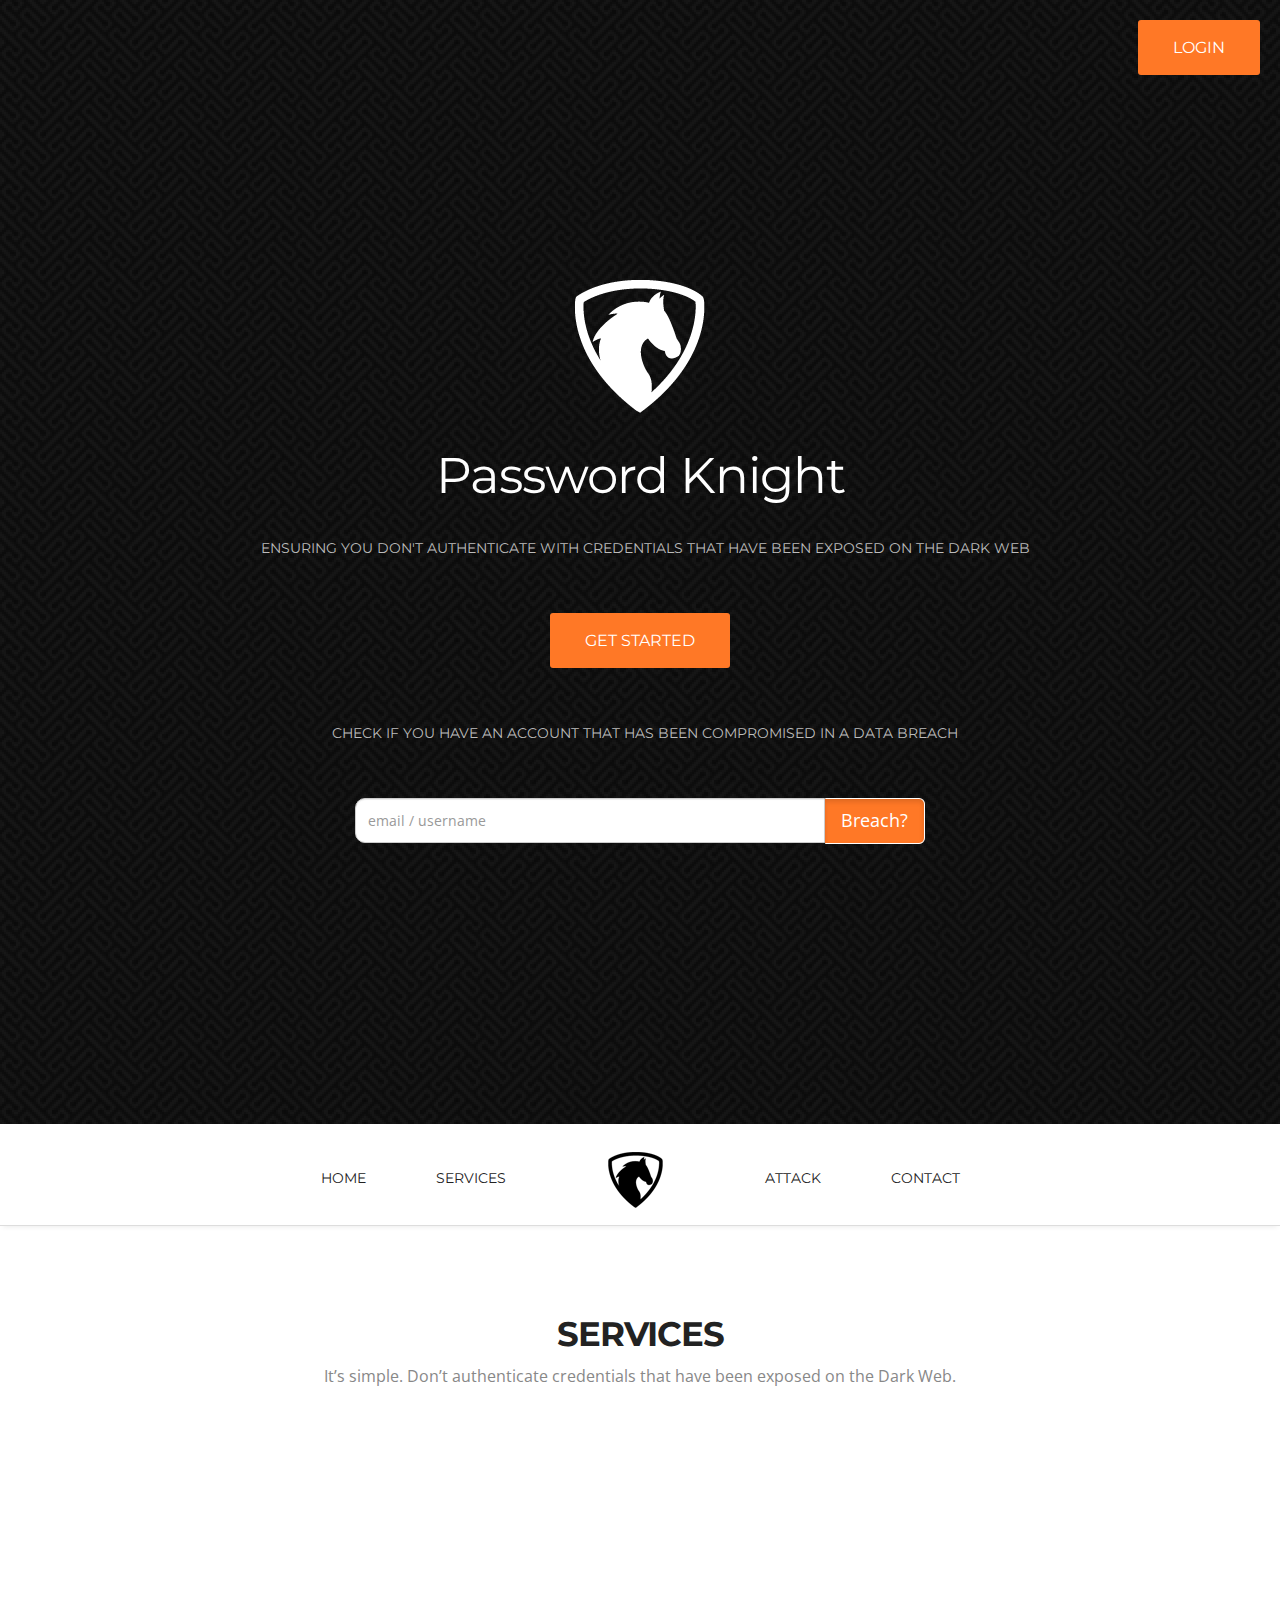
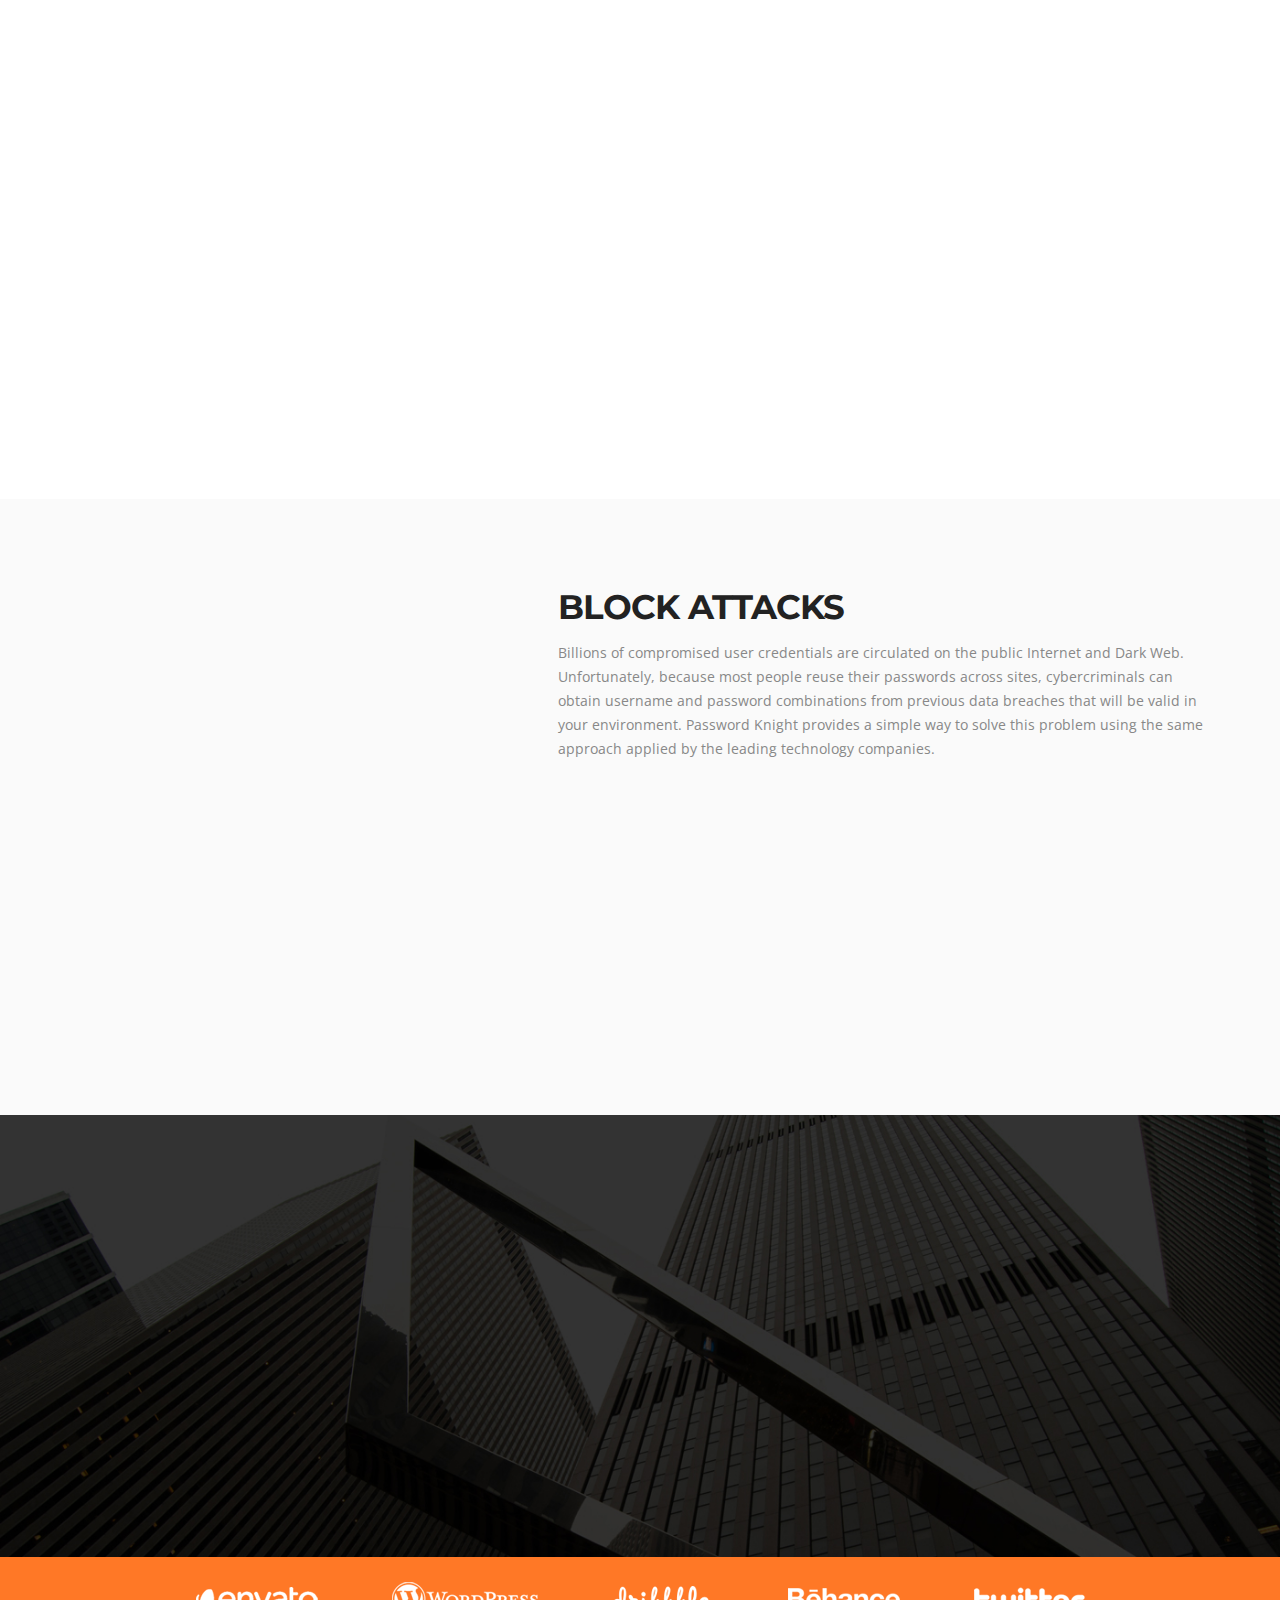
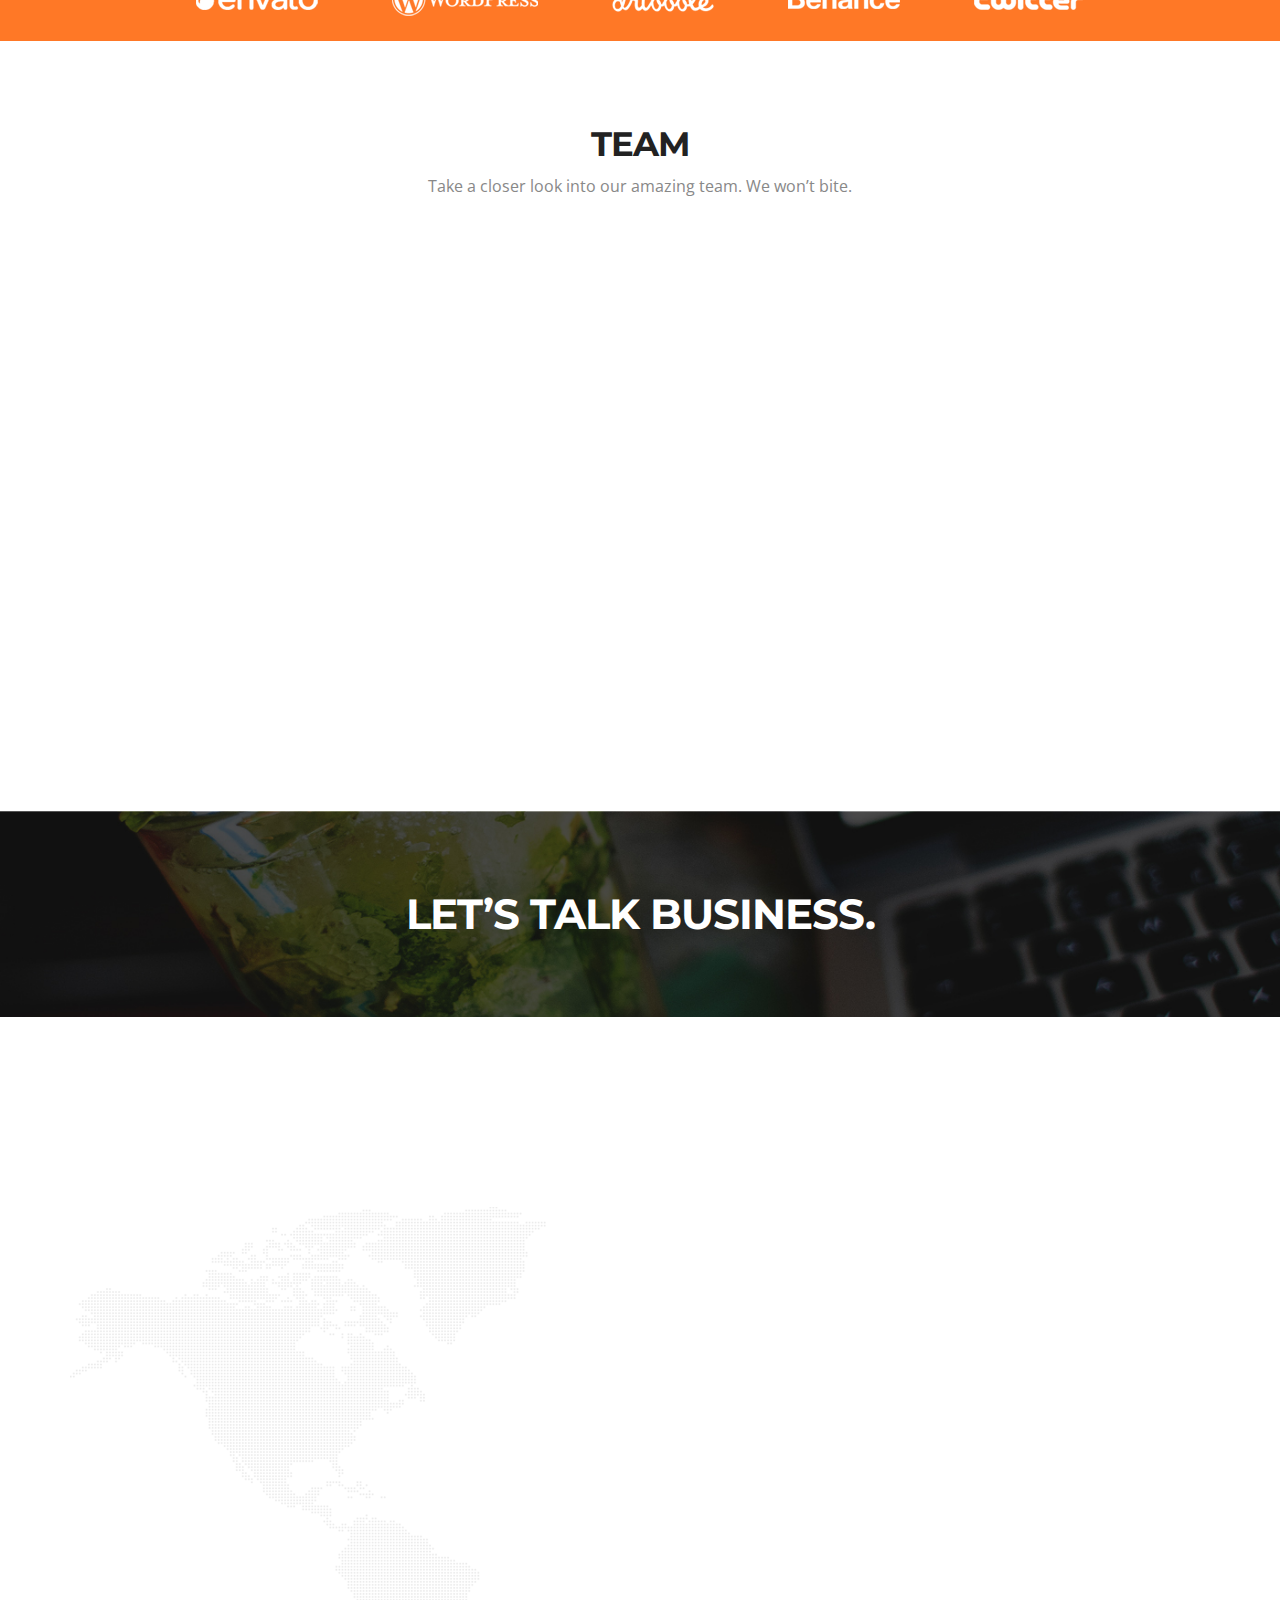
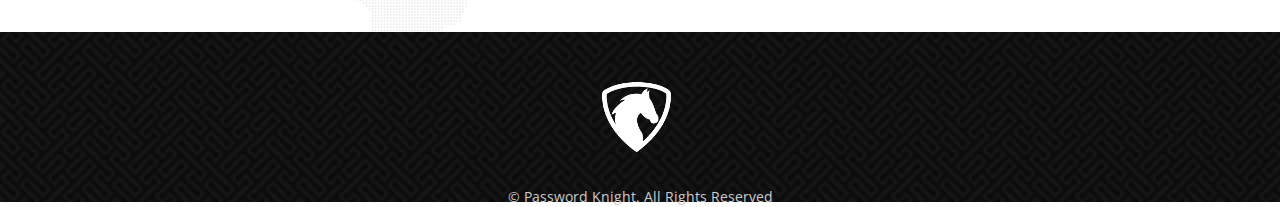
==== public_html/index.html @ ce6fa588 "first commit files" ====
<!doctype html>
<html>
	<head>
		<meta charset="utf-8">
		<meta name="viewport" content="width=device-width, maximum-scale=1">
		<title>Homepage</title>
		<link rel="icon" href="favicon.png" type="image/png">
		<link rel="shortcut icon" href="favicon.ico" type="img/x-icon">
		<link href='https://fonts.googleapis.com/css?family=Montserrat:400,700' rel='stylesheet' type='text/css'>
		<link href='https://fonts.googleapis.com/css?family=Open+Sans:400,300,800italic,700italic,600italic,400italic,300italic,800,700,600' rel='stylesheet' type='text/css'>
		<link href="css/bootstrap.css" rel="stylesheet" type="text/css">
		<link href="css/style.css" rel="stylesheet" type="text/css">
		<link href="css/font-awesome.css" rel="stylesheet" type="text/css">
		<link href="css/responsive.css" rel="stylesheet" type="text/css">
		<link href="css/animate.css" rel="stylesheet" type="text/css">
		<script type="text/javascript" src="js/jquery.1.8.3.min.js"></script>
		<script type="text/javascript" src="js/bootstrap.js"></script>
		<script type="text/javascript" src="js/jquery-scrolltofixed.js"></script>
		<script type="text/javascript" src="js/jquery.easing.1.3.js"></script>
		<script type="text/javascript" src="js/jquery.isotope.js"></script>
		<script type="text/javascript" src="js/wow.js"></script>
		<script type="text/javascript" src="js/classie.js"></script>
		<script type="text/javascript" src="js/pwnapi.js"></script>
		<script src="contactform/contactform.js"></script>
	</head>
	<body>
		<header class="header" id="header">
			<!--header-start-->
			<a href="http://35.225.234.222:8080/pwm/private/login" role="button" class="link animated fadeInUp delay-1s servicelink" style="float:right;margin-top: -260px;margin-right: 20px">Login</a>
			<div class="container">
			 <figure class="logo animated fadeInDown delay-07s">
					<a href="#"><img src="img/logo.png" alt=""></a>
				 </figure> 
				<h1 class="animated fadeInDown delay-07s">Password Knight</h1>
				<ul class="we-create animated fadeInUp delay-1s">
					<li>Ensuring you don't authenticate with credentials that have been exposed on the Dark Web</li>
				</ul>
				<a class="link animated fadeInUp delay-1s servicelink" href="#service">Get Started</a>
			</div> 
			<ul class="we-create animated fadeInUp delay-1s">
				<li>Check if you have an account that has been compromised in a data breach</li>
			</ul>
			<div id="searchContainer" class="secondaryHeader">
				<div class="container" id="searchContainer">
					<form id="searchForm" method="post" novalidate="novalidate">
						<div class="input-group">
							<input autocapitalize="off" autocorrect="off" class="form-control" data-val="true" data-val-maxlength="The field Account must be a string or array type with a maximum length of &#39;255&#39;." data-val-maxlength-max="255" data-val-minlength="The field Account must be a string or array type with a minimum length of &#39;3&#39;." data-val-minlength-min="3" id="Account" maxlength="255" name="Account" placeholder="email / username" spellcheck="false" type="email" value="" />
							<span class="input-group-btn">
								<center>
									<a href="javascript:void(0)" class="btn btn-primary btn-lg active" role="button" id="searchPwnage">Breach?</a>
								</center>
							</span>
						</div>
						<div class="progress progress-striped active" style="display:none;" id="loading">
							<div class="progress-bar" role="progressbar" aria-valuenow="100" aria-valuemin="0" aria-valuemax="100" style="width: 100%">
							</div>
						</div>
					</form>
				</div>
			</div>
			<div id="invalidAccount" class="pwnedSearchResult panel-collapse  collapse ">
				<div class="container">
					<div class="row pwnResultBanner">
						<h2 class="text-danger">Oh No!! &mdash; You're credentials have been compromised!</h2>
					</div>
				</div>
				<div class="container">
					<div class="row">
						<div class="col-12 col-sm-12 col-md-12 col-lg-12 col-xl-12">
							<h3 class="text-white text-left" id="disclaimerHeading">Breaches you were compromised in</h3>
							<p class="text-left text-white" id="disclaimerContent">A "breach" is an incident where a site's data has been illegally accessed by hackers and then realased publicly. Review the types of data that were compromised (email address, passwords, credit cards etc.) and take appropriate action, such as changing passwords.</p>
						</div>
					</div>
					<div id="pwnedContent" class="container"></div>
				</div>
			</div>
			<div id="noPwnage" class="pwnedSearchResult panel-collapse  collapse">
				<div class="container">
					<div class="row pwnResultBanner">
						<div class="pwnTitle">
							<h2 style="color: red;">Good news &mdash; no compromise found!</h2>
						</div>
					</div>
				</div>
			</div>
		</header>
		<!--header-end-->
		<nav class="main-nav-outer" id="test">
		<!--main-nav-start-->
			<div class="container">
				<ul class="main-nav">
					<li><a href="#header">Home</a></li>
					<li><a href="#service">Services</a></li>
					<!-- <li><a href="#Portfolio">Portfolio</a></li> -->
					<li class="small-logo"><a href="#header"><img src="img/small-logo.png" alt=""></a></li>
					<li><a href="#attack">Attack</a></li>
					<!-- <li><a href="#team">Team</a></li> -->
					<li><a href="#contact">Contact</a></li>
				</ul>
				<a class="res-nav_click" href="#"><i class="fa-bars"></i></a>
			</div>
		</nav>
		<!--main-nav-end-->
		<section class="main-section" id="service">
			<!--main-section-start-->
			<div class="container">
				<h2>Services</h2>
				<h6>It’s simple. Don’t authenticate credentials that have been exposed on the Dark Web. </h6>	
				<div class="row">
					<div class="col-lg-4 col-sm-6 wow fadeInLeft delay-05s">
						<div class="service-list">
							<div class="service-list-col1">
								<i class="fa-paw"></i>
							</div>
							<div class="service-list-col2">
								<h3>username &amp; password combo</h3>
								<p>Password Knight helps you prevent attacks from compromised credentials in real time by checking each login against billions of previously exposed username and password combinations that would otherwise be valid in your environment.</p>
							</div>
						</div>
						<div class="service-list">
							<div class="service-list-col1">
								<i class="fa-gear"></i>
							</div>
							<div class="service-list-col2">
								<h3>Active Directory Plug-in</h3>
								<p>Integrate with your Directory Services. Cybercriminals rely on the fact that most people reuse the same login credentials on multiple sites. Block them from using stolen credentials for account takeover attacks and credential stuffing.</p>
							</div>
						</div>
						<div class="service-list">
							<div class="service-list-col1">
								<i class="fa-apple"></i>
							</div>
							<!-- <div class="service-list-col2">
								<h3>mobile & web</h3>
								<p>Integration with Web services. Password Knight checks every login to identify and block access using known compromised credentials, an approach previously prohibitive to all but the largest organizations.</p>
							</div> -->
						</div>
						<div class="service-list">
							<div class="service-list-col1">
								<i class="fa-medkit"></i>
							</div>
							<div class="service-list-col2">
								<h3>24/7 Support</h3>
								<p>Best in class support</p>
							</div>
						</div>
					</div>
					<figure class="col-lg-8 col-sm-6  text-right wow fadeInUp delay-02s">
						<img src="img/imacCOPY.png" alt="">
					</figure>
				</div>
			</div>
		</section>
		<!--main-section-end-->
		<section class="main-section alabaster" id="attack">
			<!--main-section alabaster-start-->
			<div class="container">
				<div class="row">
					<figure class="col-lg-5 col-sm-4 wow fadeInLeft">
						<img src="img/iphone.png" alt="">
					</figure>
					<div class="col-lg-7 col-sm-8 featured-work">
						<h2>Block Attacks</h2>
						<P class="padding-b">Billions of compromised user credentials are circulated on the public Internet and Dark Web. Unfortunately, because most people reuse their passwords across sites, cybercriminals can obtain username and password combinations from previous data breaches that will be valid in your environment. Password Knight provides a simple way to solve this problem using the same approach applied by the leading technology companies.</P>
						<div class="featured-box">
							<div class="featured-box-col1 wow fadeInRight delay-02s">
								<i class="fa-magic"></i>
							</div>
							<div class="featured-box-col2 wow fadeInRight delay-02s">
								<h3>Real Time</h3>
								<p>Automatically control logins from compromised credentials in real-time. </p>
							</div>
						</div>
						<div class="featured-box">
							<div class="featured-box-col1 wow fadeInRight delay-04s">
								<i class="fa-gift"></i>
							</div>
							<div class="featured-box-col2 wow fadeInRight delay-04s">
								<h3>Compromise Database</h3>
								<p>Check username & password combinations against our database. </p>
							</div>
						</div>
						<div class="featured-box">
							<div class="featured-box-col1 wow fadeInRight delay-06s">
								<i class="fa-dashboard"></i>
							</div>
							<div class="featured-box-col2 wow fadeInRight delay-06s">
								<h3>Secure Passwords</h3>
								<p>Redirect users to reset a secure password. </p>
							</div>
						</div>
						<a class="Learn-More" href="#">Learn More</a>
					</div>
				</div>
			</div>
		</section>
		<!-- main-section alabaster-end -->
		
		<!-- <section class="main-section paddind" id="Portfolio"> -->
			<!--main-section-start-->
			<!-- <div class="container">
				<h2>Portfolio</h2>
				<h6>Fresh portfolio of designs that will keep you wanting more.</h6>
				<div class="portfolioFilter">
					<ul class="Portfolio-nav wow fadeIn delay-02s">
						<li><a href="#" data-filter="*" class="current">All</a></li>
						<li><a href="#" data-filter=".branding">Branding</a></li>
						<li><a href="#" data-filter=".webdesign">Web design</a></li>
						<li><a href="#" data-filter=".printdesign">Print design</a></li>
						<li><a href="#" data-filter=".photography">Photography</a></li>
					</ul>
				</div>
			</div>
			<div class="portfolioContainer wow fadeInUp delay-04s">
				<div class=" Portfolio-box printdesign">
					<a href="#"><img src="img/Portfolio-pic1.jpg" alt=""></a>
					<h3>Foto Album</h3>
					<p>Print Design</p>
				</div>
				<div class="Portfolio-box webdesign">
					<a href="#"><img src="img/Portfolio-pic2.jpg" alt=""></a>
					<h3>Luca Theme</h3>
					<p>Web Design</p>
				</div>
				<div class=" Portfolio-box branding">
					<a href="#"><img src="img/Portfolio-pic3.jpg" alt=""></a>
					<h3>Uni Sans</h3>
					<p>Branding</p>
				</div>
				<div class=" Portfolio-box photography">
					<a href="#"><img src="img/Portfolio-pic4.jpg" alt=""></a>
					<h3>Vinyl Record</h3>
					<p>Photography</p>
				</div>
				<div class=" Portfolio-box branding">
					<a href="#"><img src="img/Portfolio-pic5.jpg" alt=""></a>
					<h3>Hipster</h3>
					<p>Branding</p>
				</div>
				<div class=" Portfolio-box photography">
					<a href="#"><img src="img/Portfolio-pic6.jpg" alt=""></a>
					<h3>Windmills</h3>
					<p>Photography</p>
				</div>
			</div>
		</section> -->
		<!--main-section-end-->
		<section class="main-section client-part" id="client">
			<!--main-section client-part-start-->
			<div class="container">
				<b class="quote-right wow fadeInDown delay-03"><i class="fa-quote-right"></i></b>
				<div class="row">
					<div class="col-lg-12">
						<p class="client-part-haead wow fadeInDown delay-05">It was a pleasure to work with the guys at Password Knight.</p>
					</div>
				</div>
				<ul class="client wow fadeIn delay-05s">
					<li><a href="#">
	            	<img src="img/client-pic1.jpg" alt="">
	                <h3>Erik Akopiantz</h3>
	                <span>Thoma Bravo</span>
	            </a></li>
				</ul>
			</div>
		</section>
		<!--main-section client-part-end-->
		<div class="c-logo-part">
			<!--c-logo-part-start-->
			<div class="container">
				<ul>
					<li><a href="#"><img src="img/c-liogo1.png" alt=""></a></li>
					<li><a href="#"><img src="img/c-liogo2.png" alt=""></a></li>
					<li><a href="#"><img src="img/c-liogo3.png" alt=""></a></li>
					<li><a href="#"><img src="img/c-liogo4.png" alt=""></a></li>
					<li><a href="#"><img src="img/c-liogo5.png" alt=""></a></li>
				</ul>
			</div>
		</div>
		<!--c-logo-part-end-->
		<section class="main-section team" id="team">
			<!--main-section team-start-->
			<div class="container">
				<h2>team</h2>
				<h6>Take a closer look into our amazing team. We won’t bite.</h6>
				<div class="team-leader-block clearfix">
					<div class="team-leader-box">
						<div class="team-leader wow fadeInDown delay-03s">
							<div class="team-leader-shadow"><a href="#"></a></div>
							<img src="img/team-leader-pic1.jpg" alt="">
							<ul>
								<li><a href="#" class="fa-twitter"></a></li>
								<li><a href="#" class="fa-facebook"></a></li>
								<li><a href="#" class="fa-pinterest"></a></li>
								<li><a href="#" class="fa-google-plus"></a></li>
							</ul>
						</div>
						<h3 class="wow fadeInDown delay-03s">Walter White</h3>
						<span class="wow fadeInDown delay-03s">Software Developer</span>
						<p class="wow fadeInDown delay-03s"><!-- Lorem ipsum dolor sit amet, consectetur adipiscing elit. Proin consequat sollicitudin cursus. Dolor sit amet, consectetur adipiscing elit proin consequat. --></p>
					</div>
					<div class="team-leader-box">
						<div class="team-leader  wow fadeInDown delay-06s">
							<div class="team-leader-shadow"><a href="#"></a></div>
							<img src="img/team-leader-pic2.jpg" alt="">
							<ul>
								<li><a href="#" class="fa-twitter"></a></li>
								<li><a href="#" class="fa-facebook"></a></li>
								<li><a href="#" class="fa-pinterest"></a></li>
								<li><a href="#" class="fa-google-plus"></a></li>
							</ul>
						</div>
						<h3 class="wow fadeInDown delay-06s">Jesse Calhan</h3>
						<span class="wow fadeInDown delay-06s">Software Developer</span>
						<!-- <p class="wow fadeInDown delay-06s">Lorem ipsum dolor sit amet, consectetur adipiscing elit. Proin consequat sollicitudin cursus. Dolor sit amet, consectetur adipiscing elit proin consequat.</p> -->
					</div>
					<div class="team-leader-box">
						<div class="team-leader wow fadeInDown delay-09s">
							<div class="team-leader-shadow"><a href="#"></a></div>
							<img src="img/team-leader-pic3.jpg" alt="">
							<ul>
								<li><a href="#" class="fa-twitter"></a></li>
								<li><a href="#" class="fa-facebook"></a></li>
								<li><a href="#" class="fa-pinterest"></a></li>
								<li><a href="#" class="fa-google-plus"></a></li>
							</ul>
						</div>
						<h3 class="wow fadeInDown delay-09s">Skyler Smith</h3>
						<span class="wow fadeInDown delay-09s">Software Developer</span>
						<p class="wow fadeInDown delay-09s"><!-- Lorem ipsum dolor sit amet, consectetur adipiscing elit. Proin consequat sollicitudin cursus. Dolor sit amet, consectetur adipiscing elit proin consequat. --></p>
					</div>
				</div>
			</div>
		</section>
		<!--main-section team-end-->
		<section class="business-talking">
			<!--business-talking-start-->
			<div class="container">
				<h2>Let’s Talk Business.</h2>
			</div>
		</section>
		<!--business-talking-end-->
		<div class="container">
			<section class="main-section contact" id="contact">

				<div class="row">
					<div class="col-lg-6 col-sm-7 wow fadeInLeft">
						<div class="contact-info-box address clearfix">
							<h3><i class=" icon-map-marker"></i>Address:</h3>
							<span> 5001 Spring Valley Rd, Suite 1050W<br>Dallas, TX, 75244.</span>
						</div>
						<div class="contact-info-box phone clearfix">
							<h3><i class="fa-phone"></i>Phone:</h3>
							<span>1-855-PARANET</span>
						</div>
						<div class="contact-info-box email clearfix">
							<h3><i class="fa-pencil"></i>email:</h3>
							<span>INFO@PARANET.COM</span>
						</div>
						<div class="contact-info-box hours clearfix">
							<h3><i class="fa-clock-o"></i>Hours:</h3>
							<span><strong>Monday - Friday:</strong> 8am - 6pm<br>Saturday - Sunday:</strong> On Call Support.</span>
						</div>
						<ul class="social-link">
							<li class="twitter"><a href="#"><i class="fa-twitter"></i></a></li>
							<li class="facebook"><a href="#"><i class="fa-facebook"></i></a></li>
							<li class="pinterest"><a href="#"><i class="fa-pinterest"></i></a></li>
							<li class="gplus"><a href="#"><i class="fa-google-plus"></i></a></li>
							<li class="dribbble"><a href="#"><i class="fa-dribbble"></i></a></li>
						</ul>
					</div>
					<div class="col-lg-6 col-sm-5 wow fadeInUp delay-05s">
						<div class="form">

							<div id="sendmessage">Your message has been sent. Thank you!</div>
							<div id="errormessage"></div>
							<form action="" method="post" role="form" class="contactForm">
								<div class="form-group">
									<input type="text" name="name" class="form-control input-text" id="name" placeholder="Your Name" data-rule="minlen:4" data-msg="Please enter at least 4 chars" />
									<div class="validation"></div>
								</div>
								<div class="form-group">
									<input type="email" class="form-control input-text" name="email" id="email" placeholder="Your Email" data-rule="email" data-msg="Please enter a valid email" />
									<div class="validation"></div>
								</div>
								<div class="form-group">
									<input type="text" class="form-control input-text" name="subject" id="subject" placeholder="Subject" data-rule="minlen:4" data-msg="Please enter at least 8 chars of subject" />
									<div class="validation"></div>
								</div>
								<div class="form-group">
									<textarea class="form-control input-text text-area" name="message" rows="5" data-rule="required" data-msg="Please write something for us" placeholder="Message"></textarea>
									<div class="validation"></div>
								</div>

								<div class="text-center"><button type="submit" class="input-btn">Send Message</button></div>
							</form>
						</div>
					</div>
				</div>
			</section>
		</div>
		<footer class="footer">
			<div class="container" style="height:100px;">
				<div class="footer-logo"><a href="#"><img src="img/footer-logo.png" alt=""></a></div>
				<span class="copyright">&copy; Password Knight. All Rights Reserved</span>
			</div>
		</footer>
		<script type="text/javascript">
			$(document).ready(function(e) {
				$('#test').scrollToFixed();
				$('.res-nav_click').click(function() {
					$('.main-nav').slideToggle();
					return false
				});
			});
		</script>
		<script>
			wow = new WOW({
				animateClass: 'animated',
				offset: 100
			});
			wow.init();
		</script>
		<script type="text/javascript">
			$(window).load(function() {
				$('.main-nav li a, .servicelink').bind('click', function(event) {
					var $anchor = $(this);
					$('html, body').stop().animate({
						scrollTop: $($anchor.attr('href')).offset().top - 102
					}, 1500, 'easeInOutExpo');
					/*
					if you don't want to use the easing effects:
					$('html, body').stop().animate({
						scrollTop: $($anchor.attr('href')).offset().top
					}, 1000);
					*/
					if ($(window).width() < 768) {
						$('.main-nav').hide();
					}
					event.preventDefault();
				});
			})
		</script>
		<script type="text/javascript">
			$(window).load(function() {
				var $container = $('.portfolioContainer'),
					$body = $('body'),
					colW = 375,
					columns = null;
				$container.isotope({
					// disable window resizing
					resizable: true,
					masonry: {
						columnWidth: colW
					}
				});
				$(window).smartresize(function() {
					// check if columns has changed
					var currentColumns = Math.floor(($body.width() - 30) / colW);
					if (currentColumns !== columns) {
						// set new column count
						columns = currentColumns;
						// apply width to container manually, then trigger relayout
						$container.width(columns * colW)
							.isotope('reLayout');
					}
				}).smartresize(); // trigger resize to set container width
				$('.portfolioFilter a').click(function() {
					$('.portfolioFilter .current').removeClass('current');
					$(this).addClass('current');
					var selector = $(this).attr('data-filter');
					$container.isotope({
						filter: selector,
					});
					return false;
				});
			});
		</script>
	</body>
</html>
---- public_html/css/style.css ----
/*
    Theme Name: Knight
    Theme URL: https://bootstrapmade.com/knight-free-bootstrap-theme/
    Author: BootstrapMade
    Author URL: https://bootstrapmade.com
*/

/* CSS Document */

/* Float Elements 
---------------------------------*/
.fl-lt {float:left;}
.fl-rt {float:right;}

/* Clear Floated Elements
---------------------------------*/
.clear {
  clear: both;
  display: block;
  overflow: hidden;
  visibility: hidden;
  width: 0;
  height: 0;
}

.clearfix:before,
.clearfix:after {
  content: '\0020';
  display: block;
  overflow: hidden;
  visibility: hidden;
  width: 0;
  height: 0;
}

.clearfix:after {
  clear: both;
}

.figure{ margin:0px;}

img{ max-width:100%;}

a, a:hover, a:active{ outline:0px !important}

@font-face {
  font-family: 'FontAwesome';
  src: url('../fonts/fontawesome-webfont.eot?v=4.1.0');
  src: url('../fonts/fontawesome-webfont.eot?#iefix&v=4.1.0') format('embedded-opentype'), url('../fonts/fontawesome-webfont.woff?v=4.1.0') format('woff'), url('../fonts/fontawesome-webfont.ttf?v=4.1.0') format('truetype'), url('../fonts/fontawesome-webfont.svg?v=4.1.0#fontawesomeregular') format('svg');
  font-weight: normal;
  font-style: normal;
}

/* Primary Styles
---------------------------------*/
body {
	background:#fff;
	font-family: 'Open Sans', sans-serif;
	font-size:14px;
	font-weight:normal;
	color:#888888;
	margin:0;
}
h2{
	font-size:34px;
	color:#222222;
	font-family: 'Montserrat', sans-serif;
	font-weight:700;
	letter-spacing: -1px;
	margin:0 0 15px 0;
	text-align:center;
	text-transform:uppercase;
}
h3{
	font-family: 'Montserrat', sans-serif;
	color:#222222;
	font-size:16px;
	margin:0 0 5px 0;
	text-transform:uppercase;
	font-weight:400;
}
h6{
	font-size:16px;
	color:#888888;
	font-family: 'Open Sans', sans-serif;
	font-weight:400;
	text-align:center;
	margin:0 0 60px 0;
}
p{
	line-height:24px;
	margin:0;
}

/* Header Styles
---------------------------------*/

.header{
	text-align:center;
	background:url(../img/pw_maze_black_2X.png) left top repeat;
	padding:280px 0;
}
.logo{
	width:130px;
	margin:0 auto 35px;
}
.header h1{
	font-family: 'Montserrat',sans-serif;
	font-size:50px;
	font-weight:400;
	letter-spacing: -1px;
	margin:0 0 22px 0 ;
	color:#fff;
}

.we-create{
	padding:0;
	margin:35px 0 55px;
}
.wp-pic{
	margin-bottom:20px;
}
.we-create li{
	display:inline-block;
	font-family: 'Montserrat',sans-serif;
	font-size:14px;
	color: #bcbcbc;
	text-transform: uppercase;
	font-weight: 400;
	margin:0 5px 0 0;
	padding:0 0 0 15px;
}
.we-create li:first-child{
	background:none;
}

.start-button {
	padding-left: 0px;
}

.start-button li a{
color: #fff;
}


.link{
	padding:15px 35px;
	background:#7cc576;
	color:#fff !important;
	font-size:16px;
	font-weight:400;
	font-family: 'Montserrat', sans-serif;
	display:inline-block;
	border-radius:3px;
	text-transform:uppercase;
	line-height:25px;
	margin-bottom:20px;
	transition:all 0.3s ease-in-out;
	-moz-transition:all 0.3s ease-in-out;
	-webkit-transition:all 0.3s ease-in-out;
}
.link:hover {
	text-decoration:none;
	color:#7cc576 !important;
	background:#fff;
}

.link:active, .link:focus {
	background: #7cc576;
	text-decoration:none;
	color:#fff !important;
}

/* Navigation
---------------------------------*/
.main-nav-outer{
	padding:0px;
	border-bottom:1px solid #dddddd;
	box-shadow:0 4px 5px -3px #ececec;
	position:relative;
	background:#fff;
}
.main-nav{
	text-align:center;
	margin:10px 0 0px;
	padding:0;
	list-style:none;
}
.main-nav li{
	display:inline;
	margin:0 1px;
}
.main-nav li a{
	display:inline-block;
	color:#222222;
	text-transform:uppercase;
	font-family: 'Montserrat', sans-serif;
	text-decoration: none;
	line-height:20px;
	margin:17px 32px;
	transition:all 0.3s ease-in-out;
	-moz-transition:all 0.3s ease-in-out;
	-webkit-transition:all 0.3s ease-in-out;
}

.main-nav li a:hover{ 
	text-decoration:none;
	color: #7cc576;
}

.small-logo{ 
	padding:0 32px;
}

.main-section{
	padding:90px 0 110px;
}


/* Services
---------------------------------*/

.service-list{
	padding:0 0 0 0;
	font-size:14px;
	margin-bottom:40px;
}
.service-list-col1{
	float:left;
	width:60px;
}
.service-list-col1 i{
	font-style:normal;
	font-size:38px;
	display:block;
	color:#222;
	font-family: 'FontAwesome';
	line-height:38px;
}
.service-list-col2{
	overflow:hidden;	
}
.main-section.alabaster{
	background:#fafafa;
}

/* Featured Work
---------------------------------*/
.featured-work{
	font-size:14px;
}
.featured-work h2{
	text-align:left;
}
.featured-box{
	padding:0 0 0 0;
	margin-bottom:25px;
	font-size:14px;
}
.featured-box h3{
	margin-bottom:5px;
}
.featured-box p{
	line-height:22px;
}
.featured-work p.padding-b{
	padding-bottom:35px;
}
.featured-box-col1{
	width:60px;
	float:left;
}
.featured-box-col1 i{
	display:block;
	line-height:38px;
	font-family: 'FontAwesome';
	font-size:38px;
	color:#777777;
	font-style:normal;
}
.featured-box-col2{ overflow:hidden;}
.featured-box.magic{
	background:url(../img/magic.png) left top no-repeat;
}
.featured-box.packaged{
	background:url(../img/packaged.png) left top no-repeat;
}
.featured-box.seo{
	background:url(../img/seo.png) left top no-repeat;
}
.Learn-More{
	display:inline-block;
	padding:0 5px 0 0;
	color:#7cc576;
	font-size:16px;
	text-transform:uppercase;
	font-family: 'Montserrat', sans-serif;
	font-weight:400;
	line-height:24px;
	transition:all 0.3s ease-in-out;
	-moz-transition:all 0.3s ease-in-out;
	-webkit-transition:all 0.3s ease-in-out;
	display: none;
}
.Learn-More i{ 
	padding-right:15px;
}

.Learn-More:hover, .Learn-More:focus{ 
	text-decoration:none;
	color: #111;
}


/* Portfolio
---------------------------------*/
.Portfolio-nav{
	padding:0;
	margin:0 0 45px 0;
	list-style:none;
	text-align:center;
}
.Portfolio-nav li{
	margin:0 10px;
	display:inline;
}
.Portfolio-nav li a{
	display:inline-block;
	padding:10px 22px;
	font-size:12px;
	line-height:20px;
	color:#222222;
	border-radius:4px;
	text-transform:uppercase;
	font-family: 'Montserrat', sans-serif;
	background:#f7f7f7;
	margin-bottom:5px;
	transition:all 0.3s ease-in-out;
	-moz-transition:all 0.3s ease-in-out;
	-webkit-transition:all 0.3s ease-in-out;
}
.Portfolio-nav li a:hover{
	background:#7cc576;
	color:#fff;
	text-decoration:none;
}

.portfolioContainer{
	margin:0 auto;
	padding-left:15px;
}

.Portfolio-box{
	text-align:center;
	margin-bottom:30px;
	height:350px;
	width:350px;
	overflow:hidden;
	float:left;
	padding:0;
}
.Portfolio-box img{
	margin-bottom:25px;
	transition:all 0.3s ease-in-out;
	-moz-transition:all 0.3s ease-in-out;
	-webkit-transition:all 0.3s ease-in-out;	
}

.Portfolio-box img:hover {
	opacity: 0.6;
}

.Portfolio-nav li a.current{
	background:#7cc576;
	color:#fff;
	text-decoration:none;
}
img {
   max-width:100%;
}

/* no transition on .isotope container */

.isotope .isotope-item {
  /* change duration value to whatever you like */
  -webkit-transition-duration: 0.6s;
     -moz-transition-duration: 0.6s;
          transition-duration: 0.6s;
}

.isotope .isotope-item {
  -webkit-transition-property: -webkit-transform, opacity;
     -moz-transition-property:    -moz-transform, opacity;
          transition-property:         transform, opacity;
}

.main-section.paddind{
	padding-bottom:60px;
}

/* Clients
---------------------------------*/
.client-part{
	background:url(../img/section-bg1.jpg) center center no-repeat;
	background-size:cover;
	padding:55px 0;
	text-align:center;
}
.client-part-haead{
	color:#fdfdfd;
	font-size:28px;
	line-height:41px;
	margin:30px 0 10px;
	font-family: ''Open Sans',sans-serif';
	font-style: italic;
}
.client{
	padding:0;
	margin:20px 0 0;
	list-style:none;
	text-align:center;
}
.client li{
	display:inline;
	margin:0 15px;
}
.client li a{
	display:inline-block;
}
.client li a img{
	margin-bottom:15px;
	border-radius:50%;
}
.client li a:hover{
	text-decoration:none;
}
.client li a h3{
	color:#ffffff;
}
.client li a span{
	color:#f1f1f1;
}
.quote-right{
	font-style:normal;
	width:68px;
	height:68px;
	margin:0 auto;
	border:2px solid #7cc576;
	border-radius:50%;
	display:block;
	line-height:68px;
	text-align:center;
	font-size:27px;
	color:#7cc576;
	cursor: pointer;
	transition:all 0.3s ease-in-out;
	-moz-transition:all 0.3s ease-in-out;
	-webkit-transition:all 0.3s ease-in-out;
}

.quote-right:hover{
color: #fff;
border: 2px solid #fff;
}

.c-logo-part{
	background:#7cc576;
	padding:25px 0;
    filter: alpha(opacity=60);
}
.c-logo-part ul{
	padding:0;
	margin:0;
	list-style:none;
	text-align:center;
}
.c-logo-part ul li{
	display:inline;
	margin:0 25px;
}
.c-logo-part ul a{
	display:inline-block;
	margin: 0 20px;
}
.main-section.team{
	padding:85px 0;
}
.main-section.team h6{
	margin-bottom:40px;
}


/* Team
---------------------------------*/
.team-leader-block{
	max-width:993px;
	margin:0 auto;
}
.team-leader-box{
	width:30.66%;
	margin-right: 3.82979%;
	height: 490px;
	overflow: hidden;
	text-align: center;
	float: left;
}
.team-leader-box span{
	margin-bottom:24px;
	display:block;
}
.team-leader-box:nth-of-type(3n+0){ margin:0;}
.team-leader{
	width:auto;
	height:auto;
	position:relative;
	border-radius:50%;
	box-shadow:0px 0px 0px 7px rgba(241,241,241,0.80);
	margin:7px 7px 25px 7px;
	
}
.team-leader-shadow{
	transition:all 0.3s ease-in-out;
	-moz-transition:all 0.3s ease-in-out;
	-webkit-transition:all 0.3s ease-in-out;
	border-radius:50%;
	position:absolute;
	width:100%;
	height:100%;
	z-index:10;
	border-radius:50%;
}
.team-leader-shadow a{
	display:block;
	width:100%;
	height:100%;
}
.team-leader:hover .team-leader-shadow{
	box-shadow:inset  0px 0px 0px 148px rgba(17,17,17,0.80);
}
.team-leader:hover ul{ display:block; opacity:1}
.team-leader img{
	display:block;
	border-radius:50%;
}
.team-leader ul{
	display:block;
	opacity:0;
	padding:0;
	margin:0;
	list-style:none;
	position:absolute;
	left:0;
	top:50%;
	width:100%;
	text-align:center;
	margin-top:-14px;
	z-index:15;
	transition:all 0.6s ease-in-out;
	-moz-transition:all 0.6s ease-in-out;
	-webkit-transition:all 0.6s ease-in-out;
}
.team-leader ul li{
	display:inline;
	margin:0 11px;
}
.team-leader ul li a{
	font-family: 'FontAwesome';
	display:inline-block;
	font-size:28px;
	color:#fff;	
	transition:all 0.3s ease-in-out;
	-moz-transition:all 0.3s ease-in-out;
	-webkit-transition:all 0.3s ease-in-out;
}
.team-leader ul li a:hover, .team-leader ul li a:focus{
	text-decoration:none;
}
.team-leader ul li a.fa-twitter:hover{
	color:#55acee;
}
.team-leader ul li a.fa-facebook:hover{
	color:#3b5998;
}
.team-leader ul li a.fa-pinterest:hover{
	color:#cb2026;
}
.team-leader ul li a.fa-google-plus:hover{
	color:#dd4b39;
}

/* Talk Business
---------------------------------*/
.business-talking{
	background:url(../img/section-bg2.jpg) top center no-repeat;
	background-size:cover;
	padding:60px 0 10px;
	text-align:center;
}
.business-talking h2{
	font-family: 'Montserrat', sans-serif;
	font-weight:700;
	padding:0;
	margin:20px 0 70px;
	text-transform:uppercase;
	font-size:42px;
	color:#fff;
}


/* Contact
---------------------------------*/
.main-section.contact{
	padding:90px 0 100px;
}

.main-section.contact{
	background:url(../img/bg-map.png) left 190px no-repeat;
}
.contact-info-box{
	font-size:15px;
	margin:0 0 14px 68px;
	padding-left:0;
}
.contact-info-box h3{
	font-size: 15px;
	font-weight:400;
	float:left;
	width:102px;
	margin-right:12px;
	line-height:28px;
}
.contact-info-box h3 i{
	font-style:normal;
	font-size:18px;
	color:#222222;
	font-family: 'FontAwesome';
	font-weight:normal;
	margin-right:7px;
}
.contact-info-box span{
	line-height:28px;
	display:block;
	overflow:hidden;
}
.social-link{
	padding:35px 0;
	margin:0 0 0 68px;
	display:block;
	overflow:hidden;
	list-style:none;
}
.social-link li{
	float:left;
	margin-right:8px;
}
.social-link li a{
	display:block;
	width:50px;
	height:50px;
	text-align:center;
	line-height:50px;
	font-size:25px;
	color:#fff;
	background:#222222;
	border-radius:50%;
	transition:all 0.3s ease-in-out;
}
.social-link li a:hover, .social-link li a:focus{
	text-decoration:none;
}
.twitter a:hover {
	background: #55acee;
}
.facebook a:hover {
	background: #3b5998;
}
.pinterest a:hover {
	background: #cb2026;
}
.gplus a:hover {
	background: #dd4b39;
}
.dribbble a:hover {
	background: #ea4c89;
}

.form{
	margin:0 66px 0 30px;
}
.input-text{
	padding:15px 16px;
	border:1px solid #ccc;
	width:100%;
	height:50px;
	display:block;
	border-radius:4px;
	font-size:15px;
	color:#aaa;
	font-family: 'Open Sans', sans-serif;
	margin:0 0 15px 0;
	transition:all 0.3s ease-in-out;
	-moz-transition:all 0.3s ease-in-out;
	-webkit-transition:all 0.3s ease-in-out;
}
.input-text:focus {
	border: 1px solid #7cc576;
	outline:0;
	-webkit-box-shadow: inset 0 1px 1px rgba(0, 0, 0, 0.075), 0 0 8px rgba(124, 197, 118, 0.3);
	-moz-box-shadow: inset 0 1px 1px rgba(0, 0, 0, 0.075), 0 0 8px rgba(124, 197, 118, 0.3);	
	box-shadow: inset 0 1px 1px rgba(0, 0, 0, 0.075), 0 0 8px rgba(124, 197, 118, 0.3);
}

.input-text.text-area{
	height:165px;
	resize:none;
	overflow:auto;
}
.input-btn{
	width:175px;
	height:50px;
	background:#7cc576;
	border-radius:4px;
	color:#ffffff;
	font-size:14px;
	text-transform:uppercase;
	font-family: 'Montserrat', sans-serif;
	font-weight:400;
	border:0px;
	transition:all 0.3s ease-in-out;
	-moz-transition:all 0.3s ease-in-out;
	-webkit-transition:all 0.3s ease-in-out;
}

.input-btn:hover{
	background: #111;
	color: #fff;
}

.validation {
    color: red;
    display:none;
    margin: 0 0 20px;
    font-weight:400;
    font-size:13px;
}

#sendmessage {
    color: #7cc576;
    border:1px solid #7cc576;
    display:none;
    text-align:center;
    padding:15px;
    font-weight:600;
    margin-bottom:15px;
}

#errormessage {
    color: red;
    display:none;
    border:1px solid red;
    text-align:center;
    padding:15px;
    font-weight:600;
    margin-bottom:15px;
}

#sendmessage.show, #errormessage.show, .show {
	display:block;
}

/* Footer
---------------------------------*/

.footer{
	background:url(../img/pw_maze_black_2X.png) left top repeat;
	padding:35px 0 35px;
}
.footer-logo{
	margin:15px auto 35px;
	width: 76px;
}
.copyright, .credits{
	color:#cccccc;
	font-size:14px;
	display:block;
	text-align:center;
}
.copyright a, .credits a{
	color:#7cc576;
	font-weight:600;
	text-decoration: none;
	transition:all 0.3s ease-in-out;
	-moz-transition:all 0.3s ease-in-out;
	-webkit-transition:all 0.3s ease-in-out;
}

.copyright a:hover, .credits a:hover {
	color: #fff;
}

.res-nav_click {
	line-height:38px;
	font-family: 'FontAwesome';
	font-size:38px;
	text-decoration: none !important;
	color:#777777;
	font-style:normal;
	display:none;
	width:42px;
	height:27px;
	margin:20px auto;
	transition:all 0.3s ease-in-out;
	-moz-transition:all 0.3s ease-in-out;
	-webkit-transition:all 0.3s ease-in-out;
}

.res-nav_click:hover, .res-nav_click:active, .res-nav_click:focus {
	color: #7cc576 !important;
}

.portfolioContainer{
	max-width: 1140px;
}


/* Animation Timers
---------------------------------*/
.delay-02s { 
	animation-delay: 0.2s; 
	-webkit-animation-delay: 0.2s; 
}
.delay-03s { 
	animation-delay: 0.3s; 
	-webkit-animation-delay: 0.3s; 
}
.delay-04s { 
	animation-delay: 0.4s; 
	-webkit-animation-delay: 0.4s; 
}

.delay-05s { 
	animation-delay: 0.5s; 
	-webkit-animation-delay: 0.5s; 
}
.delay-06s { 
	animation-delay: 0.6s; 
	-webkit-animation-delay: 0.6s; 
}

.delay-07s { 
	animation-delay: 0.7s; 
	-webkit-animation-delay: 0.7s; 
}
.delay-08s { 
	animation-delay: 0.8s; 
	-webkit-animation-delay: 0.8s; 
}

.delay-09s { 
	animation-delay: 0.9s; 
	-webkit-animation-delay: 0.9s; 
}
.delay-1s { 
	animation-delay: 1s; 
	-webkit-animation-delay: 1s; 
}
.delay-12s { 
	animation-delay: 1.2s; 
	-webkit-animation-delay: 1.2s; 
}

/*Custom CSS*/
.text-white{
	color : #fff;
}
#invalidAccount,
#noPwnage > .container{
	margin-top : 30px;
}

#disclaimerHeading {
	margin-bottom: 15px;
}

#pwnedContent {
	margin-top : 20px;
	padding-top: 30px;
	border-top : 1px solid #fff;
}
.row.website{
	margin-bottom: 25px;
}

p.compromised-names {
	margin-top : 18px;
}

.img-container .errorImage img{
    height: 128px;
    width: 128px;
}

#searchContainer {
	display: flex;
    justify-content: center;
    align-items: center;
}

#searchContainer #searchForm {
	width : 50%;
}

@media (max-width: 768px) {
	#searchContainer #searchForm {
		width : 100%;
	}
}

.link {
    padding: 15px 35px;
    background: #ff7826;
    color: #fff !important;
    font-size: 16px;
    font-weight: 400;
    font-family: 'Montserrat', sans-serif;
    display: inline-block;
    border-radius: 3px;
    text-transform: uppercase;
    line-height: 25px;
    margin-bottom: 20px;
    transition: all 0.3s ease-in-out;
    -moz-transition: all 0.3s ease-in-out;
    -webkit-transition: all 0.3s ease-in-out;
}

.input-btn {
    width: 175px;
    height: 50px;
    background: #ff7826;
    border-radius: 4px;
    color: #ffffff;
    font-size: 14px;
    text-transform: uppercase;
    font-family: 'Montserrat', sans-serif;
    font-weight: 400;
    border: 0px;
    transition: all 0.3s ease-in-out;
    -moz-transition: all 0.3s ease-in-out;
    -webkit-transition: all 0.3s ease-in-out;
}

.c-logo-part {
    background: #ff7826;
    padding: 25px 0;
    filter: alpha(opacity=60);
}

.btn-primary:hover, .btn-primary:focus, .btn-primary:active, .btn-primary.active {
    color: #ffffff;
    background-color: #ff7826;
    border-color: #285e8e;
}

a.link.animated.fadeInUp.delay-1s.servicelink:hover {
    background-color: #ffffff;
    color: #ff7826 !important;
}

.link:active, .link:focus {
	background: #ff7826;
	text-decoration:none;
	color:#fff !important;
}

.input-btn:hover{
	background: #ffffff;
	color: #ff7826;
    border-radius: 3px;
    border: 2px solid #ff7826;
}

.quote-right {
    border: 2px solid #ff7826;
    color: #ff7826;
}
---- public_html/css/responsive.css ----
/* ==========================================================================
   Media Queries
   ========================================================================== */


@media only screen and (min-width: 992px) {
	/****Ipad Landscape 1024 Container 970 ****/

	.service-list{ margin-bottom:30px;}
	.c-logo-part ul li{ margin:0 15px;}
	.form{ margin:0 0 0 20px}
	.main-nav{ display:block !important; }
	/*.portfolioContainer{ width:800px; margin:0px auto !important; } */

}

@media only screen and (min-width: 768px) and (max-width: 991px) {
	/****Ipad Portrait 768 Container 750 ****/
	body{ font-size:13px;}
	p{ line-height:20px ;}
	.header h1{ font-size:46px;}
	.main-nav ul li a{ padding:14px;}
	.small-logo{ padding:0 20px;}
	h2{ font-size:30px}
	h6{ font-size:16px;}
	h3{ font-size:15px;}
	.service-list{ margin-bottom:20px; font-size:15px;}
	.featured-work p.padding-b{ padding-bottom:15px;}
	.main-section{ padding:70px 0;}
	.c-logo-part ul li{ margin:0 1%; float:left; width:18%;}
	.c-logo-part ul li a{ display:block;}
	.c-logo-part ul li a img{ display:block;}
	.form{ margin:0;}
	.contact-info-box{ margin:0 ;}
	.social-link{ margin:0;}

	.main-nav{ display:block !important; }
	.main-nav li a{ padding:8px 15px;}
	/*.portfolioContainer{ width:750px; margin:0px auto !important; }
	.Portfolio-box{ height:250px;}*/



}

@media only screen and (max-width: 767px) {
	/****Mobile Landscape 480 Container 100% ****/
	body{ font-size:12px;}
	h2{ font-size:26px;}
	h3{ font-size:14px;}
	h6{ font-size:16px; margin-bottom:40px;}
	p{ line-height:18px;}
	.service-list{ font-size:12px; margin-bottom:20px;}
	.we-create li{ font-size:13px; padding:0 0 0 8px}
	.header h1{ font-size:28px;}
	.header{ padding:60px 0;}
	.main-section{ padding:60px 0 70px;}
	.main-nav{ display:none; position:absolute; left:0; width:100%; top:68px; margin:0 auto; float: none; background:#fff; z-index: 99; border-top: 1px solid #eee;}
	.main-nav li{ display:block;}
	.main-nav li.small-logo{ display:none;}
	.main-nav li a{ display:block; padding:12px 32px; margin: 4px 0; border-bottom: 1px solid #f3f3f3;;}
	.main-nav li a:hover{color:#7cc576}
	.team-leader-box{ max-width:307px; width:auto; float:none; margin:0 auto;	}
	.team-leader-box:nth-of-type(3n){ margin:0 auto}
	.res-nav_click{ display:block;}
	.featured-work{ font-size:12px; margin-top:30px;}
	.featured-box{ font-size:12px;}
	.featured-box p{ line-height:18px; }
	.c-logo-part ul a{ margin-bottom:5px;}
	.main-section.team{ padding:60px 0 50px;}
	.business-talking h2{ font-size:36px;}
	.contact-info-box{ margin:0 0 12px 30px; font-size:12px;}
	.contact-info-box span{ line-height:18px;}
	.contact-info-box.phone span, .contact-info-box.email span { padding-top: 6px;}
	.social-link{ margin-left:30px;}
	.form{ margin:0 30px;}
	.copyright{ font-size:12px;}
	.business-talking a{ padding:10px 25px; font-size:14px;}
	.main-section.contact{ padding:60px 0 70px}
	.client-part-haead{ font-size:20px; line-height:30px;}
	.link{ font-size:14px; padding:10px 25px;}
	.logo{ width:100px;}
	.main-section.contact{ background-size:contain;}
	.Portfolio-nav li a{ padding:5px 16px;}
	.Portfolio-nav li{ display:block;}
	/*.isotope-item img{ width:300px; left:50%; margin-left:-100px;}
	.isotope-item{ width:300px; margin:0px auto;}
	.isotope{ width:400px; margin:0px auto;}
	.Portfolio-box{}
	.portfolioContainer{ width:350px; margin:0px auto !important; } */


}

@media only screen and (max-width: 479px) {
	/****Mobile Portrait 320 ****/
	.contact-info-box{ margin-left:0px;}
	.header{ padding:40px;}
	.social-link{ margin-left:0px;}
	.form{ margin:0}
	.c-logo-part ul li{ display:block;}
	.Portfolio-box{  max-width:300px !important; width:96.4% !important; margin:0 !important}
	.Portfolio-box img { max-width:100%;}
	.portfolioContainer{ width:280px !important; margin:0 auto !important }

}
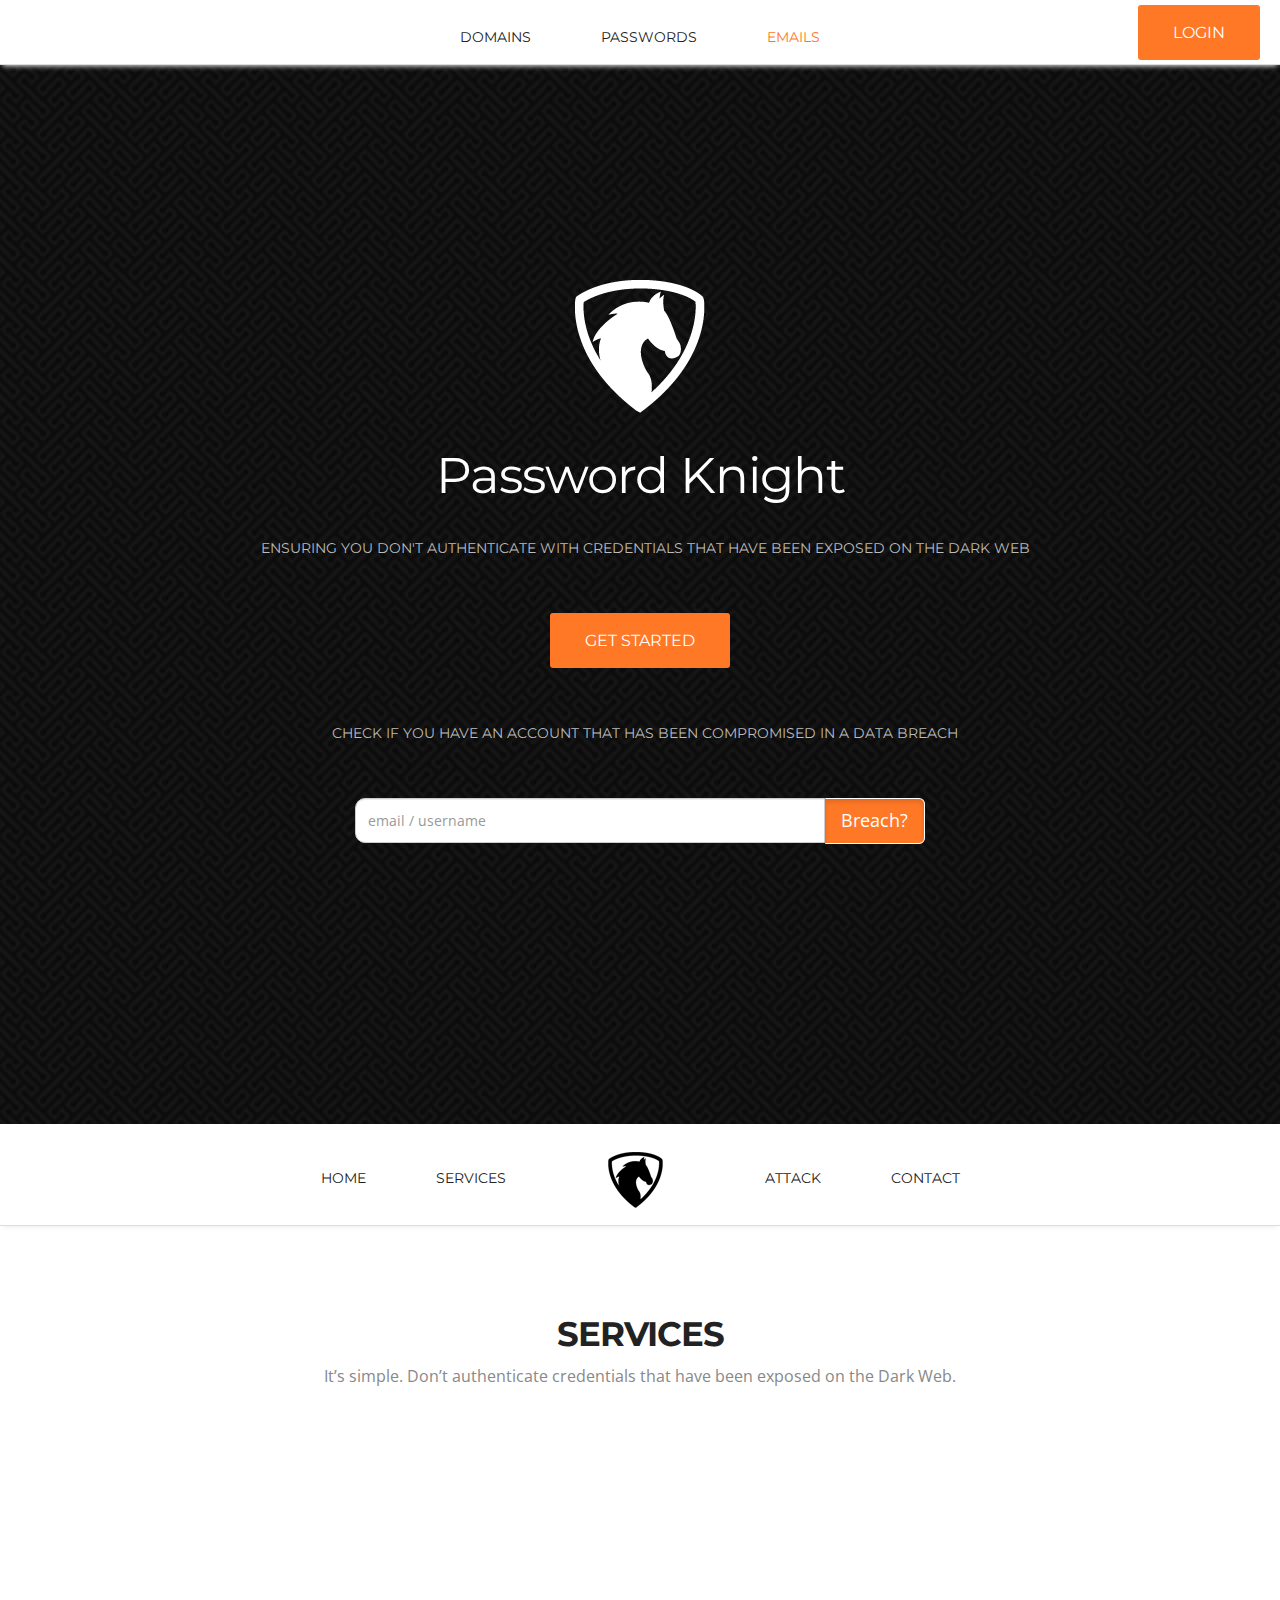
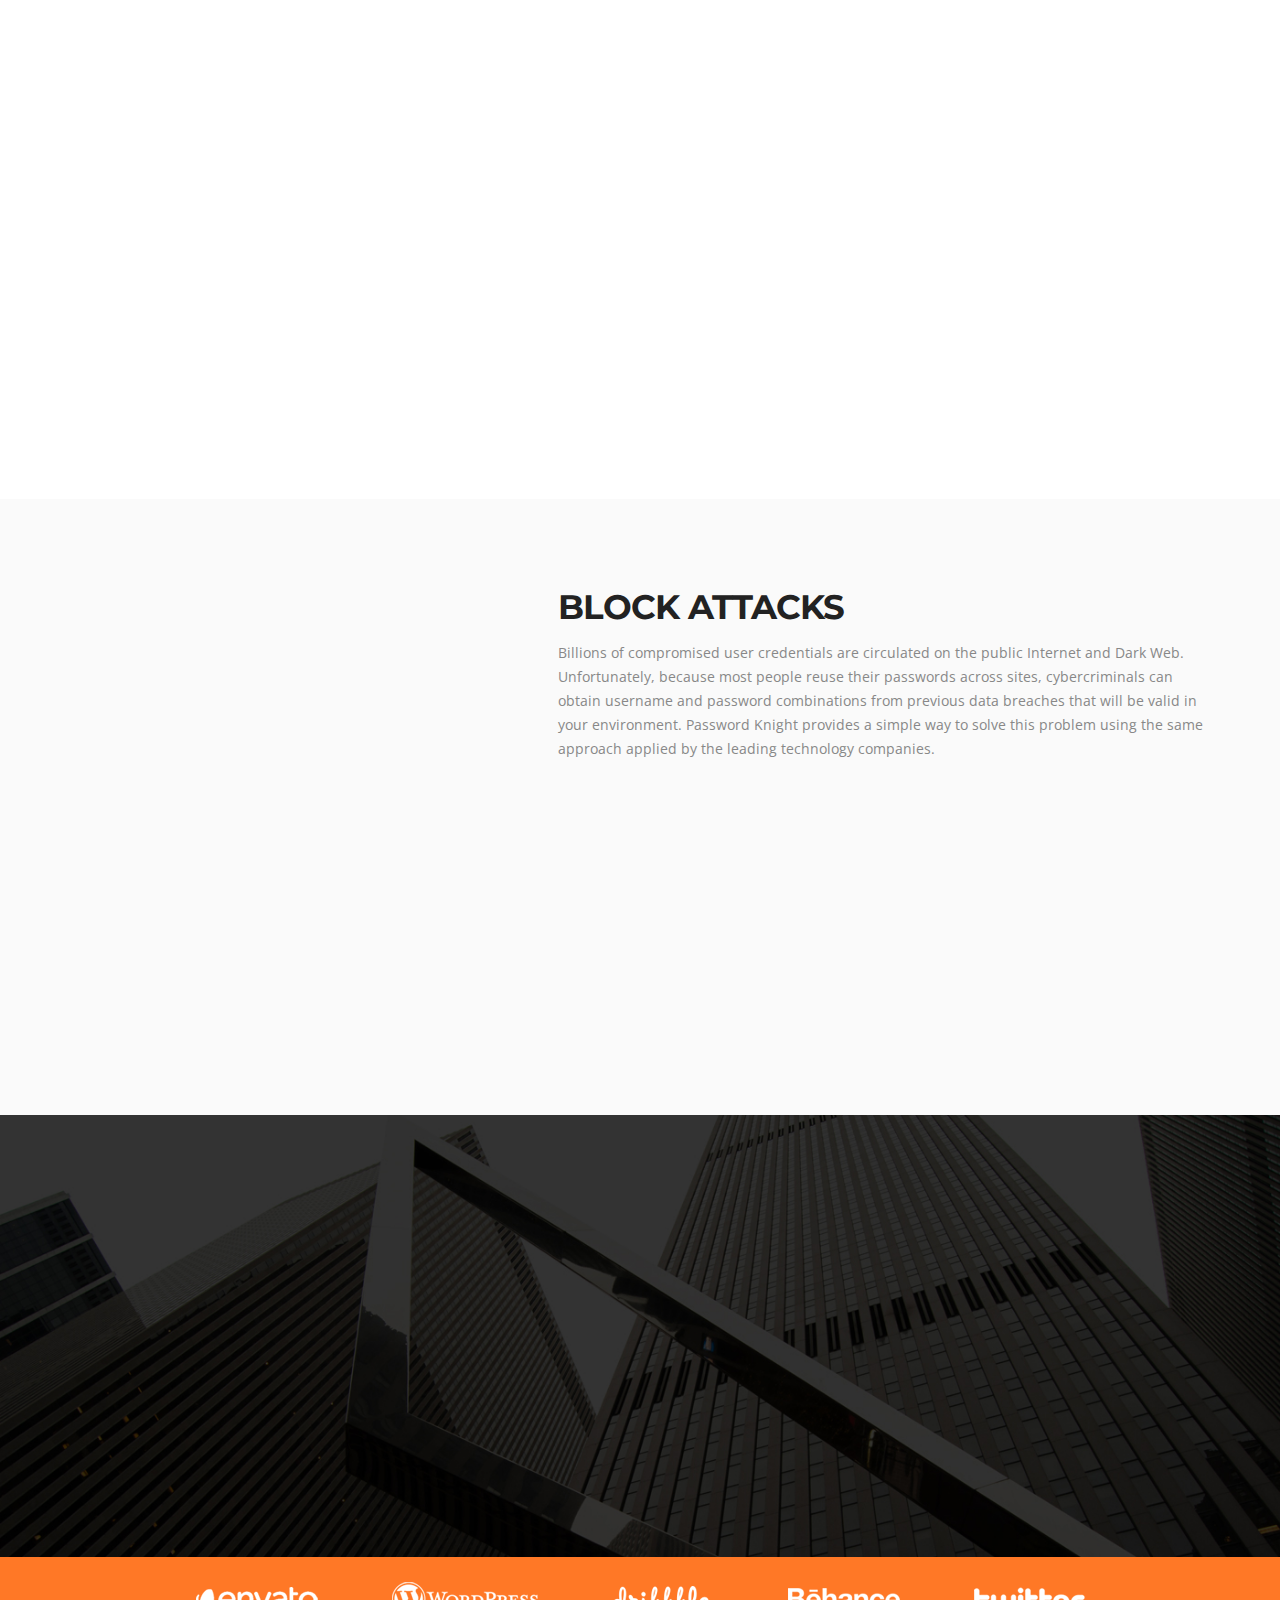
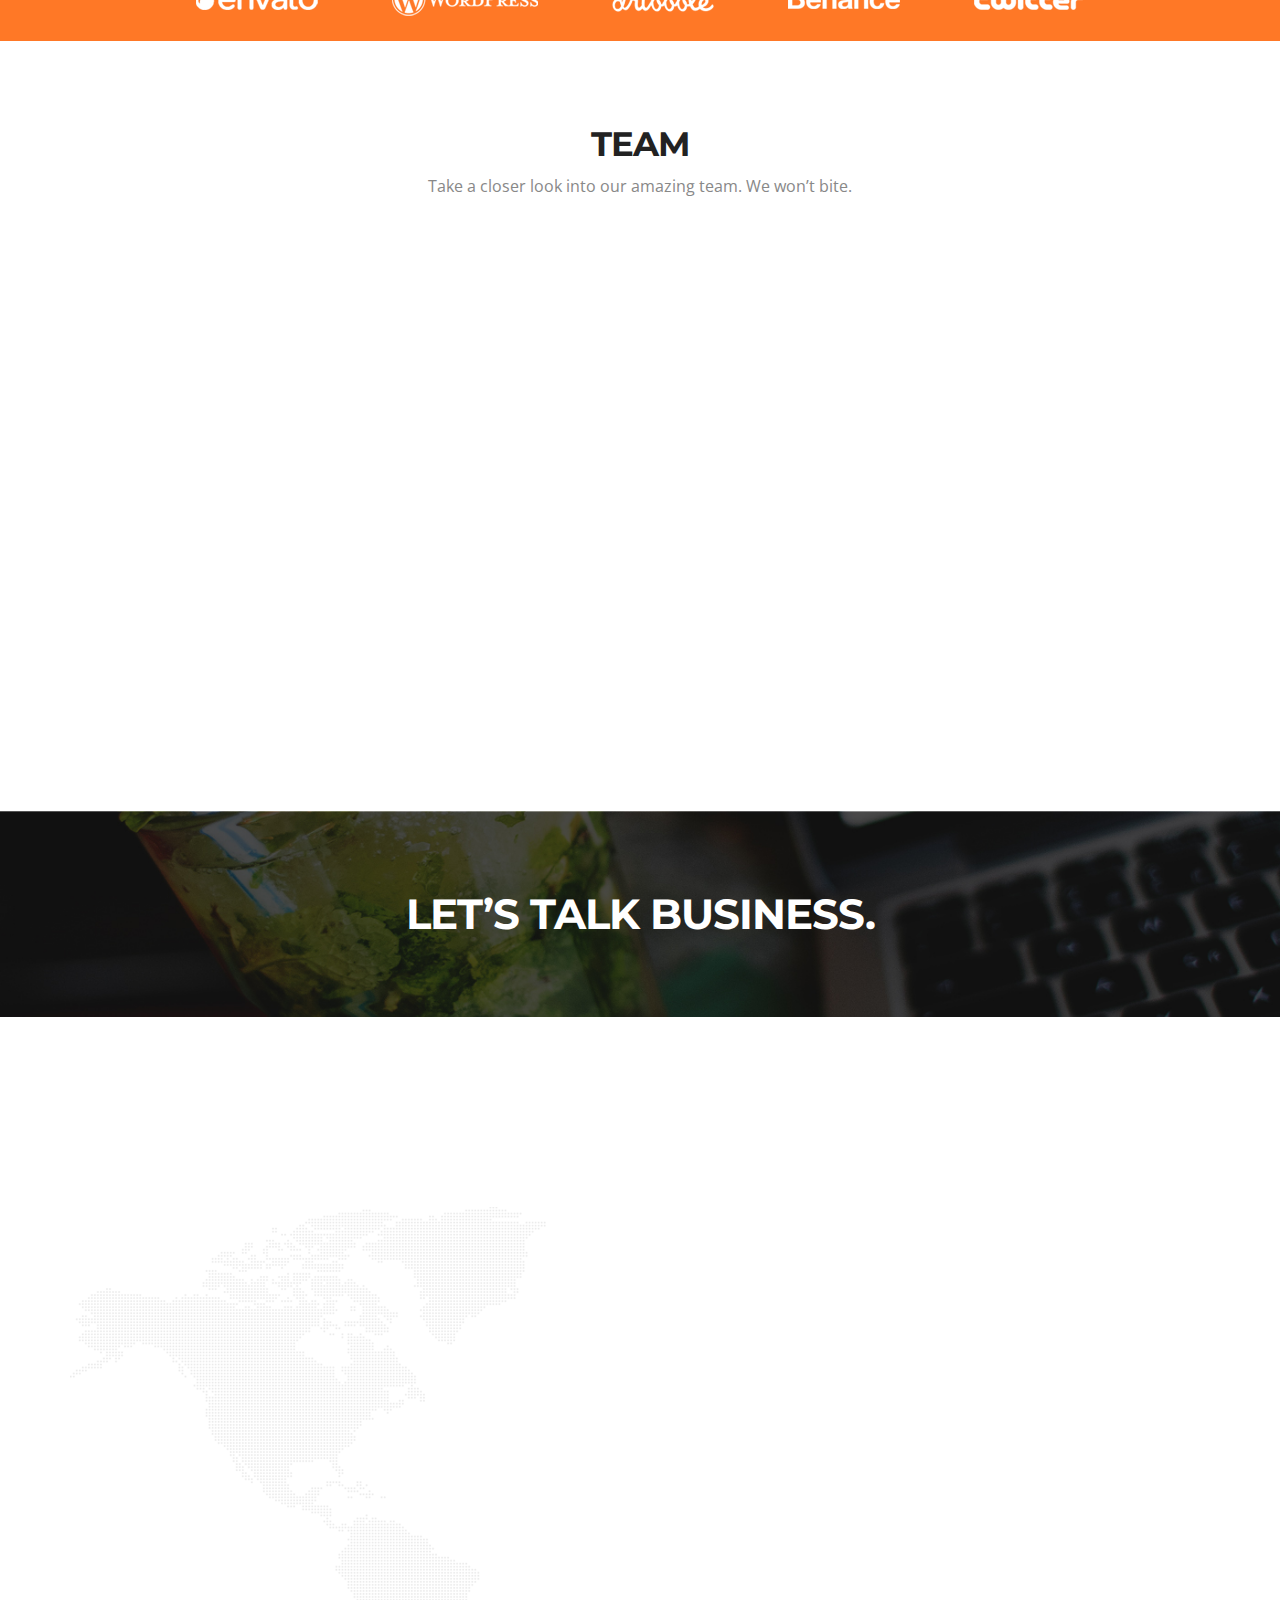
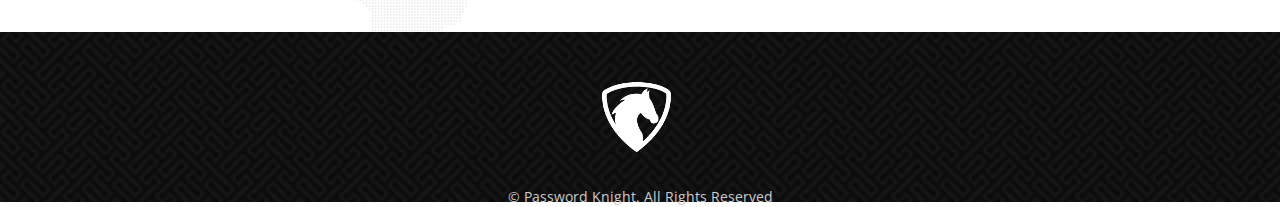
==== commit 4d4fdda9: "Adding Menu items domains, passwords, emails and respective functionality" ====
--- a/public_html/index.html
+++ b/public_html/index.html
@@ -26,7 +26,18 @@
 	<body>
 		<header class="header" id="header">
 			<!--header-start-->
-			<a href="http://35.225.234.222:8080/pwm/private/login" role="button" class="link animated fadeInUp delay-1s servicelink" style="float:right;margin-top: -260px;margin-right: 20px">Login</a>
+			<nav class="main-nav-outer" id="header_nav">
+			<!--main-nav-start-->
+				<div class="container">
+					<ul class="main-nav">
+						<li><a href="javascript:void(0)" data-type="domains">Domains</a></li>
+						<li><a href="javascript:void(0)" data-type="passwords">Passwords</a></li>
+						<li><a href="javascript:void(0)" data-type="emails" class="selected-link">Emails</a></li>
+					</ul>
+					<a class="res-nav_click" href="#"><i class="fa-bars"></i></a>
+				</div>
+				<a href="http://35.225.234.222:8080/pwm/private/login" role="button" class="link animated fadeInUp delay-1s servicelink" id="login_btn">Login</a>
+			</nav>
 			<div class="container">
 			 <figure class="logo animated fadeInDown delay-07s">
 					<a href="#"><img src="img/logo.png" alt=""></a>
@@ -44,7 +55,9 @@
 				<div class="container" id="searchContainer">
 					<form id="searchForm" method="post" novalidate="novalidate">
 						<div class="input-group">
-							<input autocapitalize="off" autocorrect="off" class="form-control" data-val="true" data-val-maxlength="The field Account must be a string or array type with a maximum length of &#39;255&#39;." data-val-maxlength-max="255" data-val-minlength="The field Account must be a string or array type with a minimum length of &#39;3&#39;." data-val-minlength-min="3" id="Account" maxlength="255" name="Account" placeholder="email / username" spellcheck="false" type="email" value="" />
+							<input id="email-search" autocapitalize="off" autocorrect="off" class="form-control" data-val="true" data-val-maxlength="The field Account must be a string or array type with a maximum length of &#39;255&#39;." data-val-maxlength-max="255" data-val-minlength="The field Account must be a string or array type with a minimum length of &#39;3&#39;." data-val-minlength-min="3" maxlength="255" placeholder="email / username" spellcheck="false" type="email" value="" />
+							<input id="password-search" autocapitalize="off" autocorrect="off" class="form-control hide" data-val="true" data-val-maxlength="The field Account must be a string or array type with a maximum length of &#39;255&#39;." data-val-maxlength-max="255" data-val-minlength="The field Account must be a string or array type with a minimum length of &#39;3&#39;." data-val-minlength-min="3" maxlength="255" placeholder="passwords" spellcheck="false" type="password" value="" />
+							<input id="domains-search" autocapitalize="off" autocorrect="off" class="form-control hide" data-val="true" data-val-maxlength="The field Account must be a string or array type with a maximum length of &#39;255&#39;." data-val-maxlength-max="255" data-val-minlength="The field Account must be a string or array type with a minimum length of &#39;3&#39;." data-val-minlength-min="3" maxlength="255" placeholder="domain" spellcheck="false" type="text" value="" />
 							<span class="input-group-btn">
 								<center>
 									<a href="javascript:void(0)" class="btn btn-primary btn-lg active" role="button" id="searchPwnage">Breach?</a>
@@ -58,27 +71,90 @@
 					</form>
 				</div>
 			</div>
-			<div id="invalidAccount" class="pwnedSearchResult panel-collapse  collapse ">
-				<div class="container">
-					<div class="row pwnResultBanner">
-						<h2 class="text-danger">Oh No!! &mdash; You're credentials have been compromised!</h2>
-					</div>
-				</div>
-				<div class="container">
-					<div class="row">
-						<div class="col-12 col-sm-12 col-md-12 col-lg-12 col-xl-12">
-							<h3 class="text-white text-left" id="disclaimerHeading">Breaches you were compromised in</h3>
-							<p class="text-left text-white" id="disclaimerContent">A "breach" is an incident where a site's data has been illegally accessed by hackers and then realased publicly. Review the types of data that were compromised (email address, passwords, credit cards etc.) and take appropriate action, such as changing passwords.</p>
-						</div>
-					</div>
-					<div id="pwnedContent" class="container"></div>
-				</div>
-			</div>
-			<div id="noPwnage" class="pwnedSearchResult panel-collapse  collapse">
-				<div class="container">
-					<div class="row pwnResultBanner">
-						<div class="pwnTitle">
-							<h2 style="color: red;">Good news &mdash; no compromise found!</h2>
+			<div class="search-results-container" id="emails_serach_results_container">
+				<div id="invalidAccount" class="pwnedSearchResult panel-collapse  collapse ">
+					<div class="container">
+						<div class="row pwnResultBanner">
+							<h2 class="text-danger">Oh No!! &mdash; You're credentials have been compromised!</h2>
+						</div>
+					</div>
+					<div class="container">
+						<div class="row">
+							<div class="col-12 col-sm-12 col-md-12 col-lg-12 col-xl-12">
+								<h3 class="text-white text-left" id="disclaimerHeading">Breaches you were compromised in</h3>
+								<p class="text-left text-white" id="disclaimerContent">A "breach" is an incident where a site's data has been illegally accessed by hackers and then realased publicly. Review the types of data that were compromised (email address, passwords, credit cards etc.) and take appropriate action, such as changing passwords.</p>
+							</div>
+						</div>
+						<div id="pwnedContent" class="container"></div>
+					</div>
+				</div>
+				<div id="noPwnage" class="pwnedSearchResult panel-collapse  collapse">
+					<div class="container">
+						<div class="row pwnResultBanner">
+							<div class="pwnTitle">
+								<h2 style="color: red;">Good news &mdash; no compromise found!</h2>
+							</div>
+						</div>
+					</div>
+				</div>
+			</div>
+			<div class="search-results-container hide" id="passwords_serach_results_container" style="margin-top:20px;">
+				<div id="invalidPasswords" class="pwnedSearchResult panel-collapse  collapse ">
+					<div class="container">
+						<div class="row pwnResultBanner">
+							<h2 class="text-danger">Oh no &mdash; pwned!</h2>
+						</div>
+					</div>
+					<div class="container">
+						<div class="row">
+							<div class="col-12 col-sm-12 col-md-12 col-lg-12 col-xl-12">
+								<p class="text-center text-white" id="disclaimerContent2">This password has previously appeared in a data breach and should never be used. If you've ever used it anywhere before, change it!</p>
+							</div>
+						</div>
+						<div id="pwnedContent_passwords" class="container"></div>
+					</div>
+				</div>
+				<div id="noPwnage_passwords" class="pwnedSearchResult panel-collapse  collapse">
+					<div class="container">
+						<div class="row pwnResultBanner">
+							<div class="pwnTitle">
+								<h2 style="color: red;">Good news &mdash; no pwnage found!</h2>
+							</div>
+						</div>
+					</div>
+					<div class="container">
+						<div class="row">
+							<div class="col-12 col-sm-12 col-md-12 col-lg-12 col-xl-12">
+								<p class="text-center text-white" id="disclaimerContent4">This password wasn't found in any of the Pwned Passwords loaded into Have I Been Pwned. That doesn't necessarily mean it's a good password, merely that it's not indexed on this site.</p>
+							</div>
+						</div>
+						<div id="pwnedContent_passwords" class="container"></div>
+					</div>
+				</div>
+			</div>
+			<div class="search-results-container hide" id="domains_serach_results_container">
+				<div id="invalidDomains" class="pwnedSearchResult panel-collapse  collapse ">
+					<div class="container">
+						<div class="row pwnResultBanner">
+							<h2 class="text-danger">Oh No!! &mdash; You're credentials have been compromised!</h2>
+						</div>
+					</div>
+					<div class="container">
+						<div class="row">
+							<div class="col-12 col-sm-12 col-md-12 col-lg-12 col-xl-12">
+								<h3 class="text-white text-left" id="disclaimerHeading3">Breaches you were compromised in</h3>
+								<p class="text-left text-white" id="disclaimerContent3">A "breach" is an incident where a site's data has been illegally accessed by hackers and then realased publicly. Review the types of data that were compromised (email address, passwords, credit cards etc.) and take appropriate action, such as changing passwords.</p>
+							</div>
+						</div>
+						<div id="pwnedContent_domains" class="container"></div>
+					</div>
+				</div>
+				<div id="noPwnage_domains" class="pwnedSearchResult panel-collapse  collapse">
+					<div class="container">
+						<div class="row pwnResultBanner">
+							<div class="pwnTitle">
+								<h2 style="color: red;">Good news &mdash; no compromise found!</h2>
+							</div>
 						</div>
 					</div>
 				</div>
@@ -424,6 +500,9 @@
 			$(window).load(function() {
 				$('.main-nav li a, .servicelink').bind('click', function(event) {
 					var $anchor = $(this);
+					if ($($anchor.attr('href') == "javascript:void(0)") ) {
+						return;
+					}
 					$('html, body').stop().animate({
 						scrollTop: $($anchor.attr('href')).offset().top - 102
 					}, 1500, 'easeInOutExpo');
--- a/public_html/css/style.css
+++ b/public_html/css/style.css
@@ -983,3 +983,34 @@
     border: 2px solid #ff7826;
     color: #ff7826;
 }
+
+#header_nav {
+	position: absolute;
+	top: 0;
+	width: 100%;
+} 
+
+#login_btn {
+	position: absolute;
+    right: 20px;
+    top: 5px;
+}
+
+.search-results-container.hide,
+#searchForm .form-control.hide {
+	display: none;
+}
+
+.search-results-container.show,
+#searchForm .form-control.show {
+	display: block;
+}
+
+.main-nav li a.selected-link {
+	color: #ff7826;
+}
+
+#searchContainer .form-control {
+	border-bottom-left-radius: 10px;
+    border-top-left-radius: 10px;
+}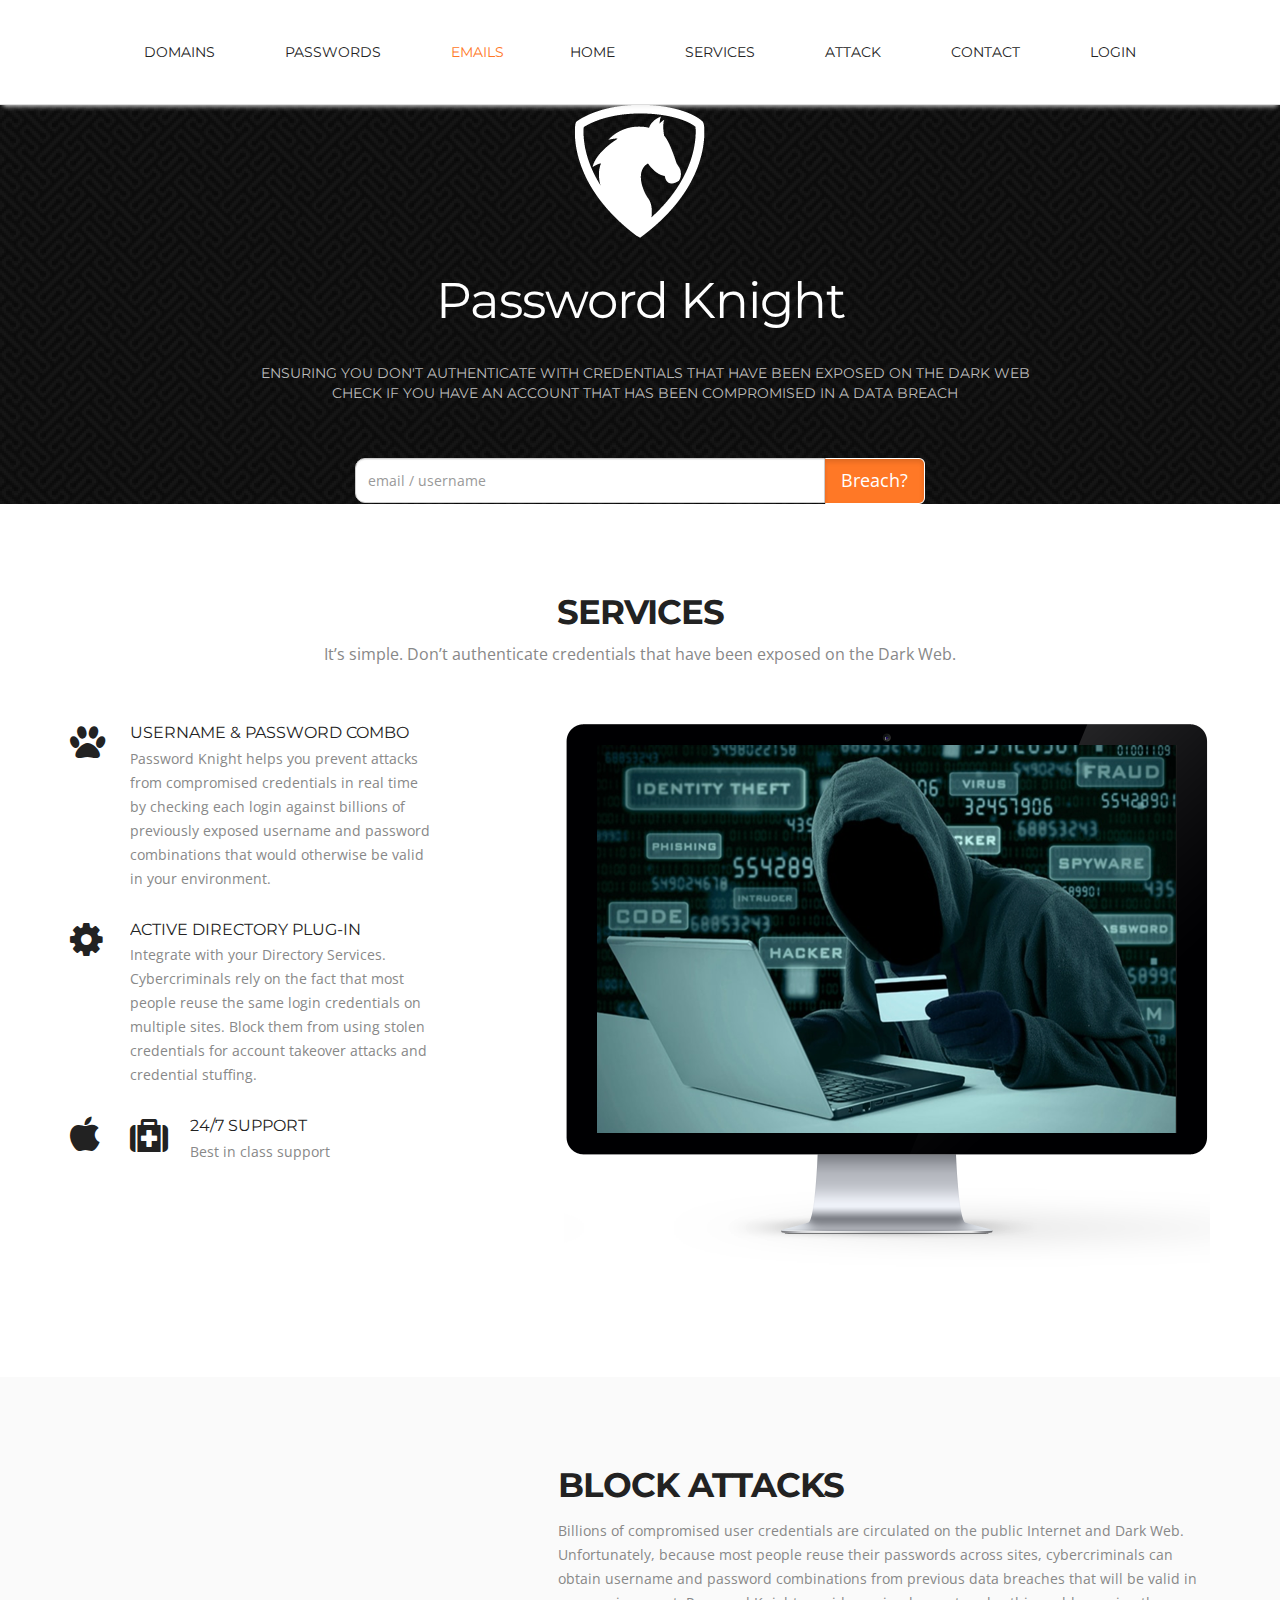
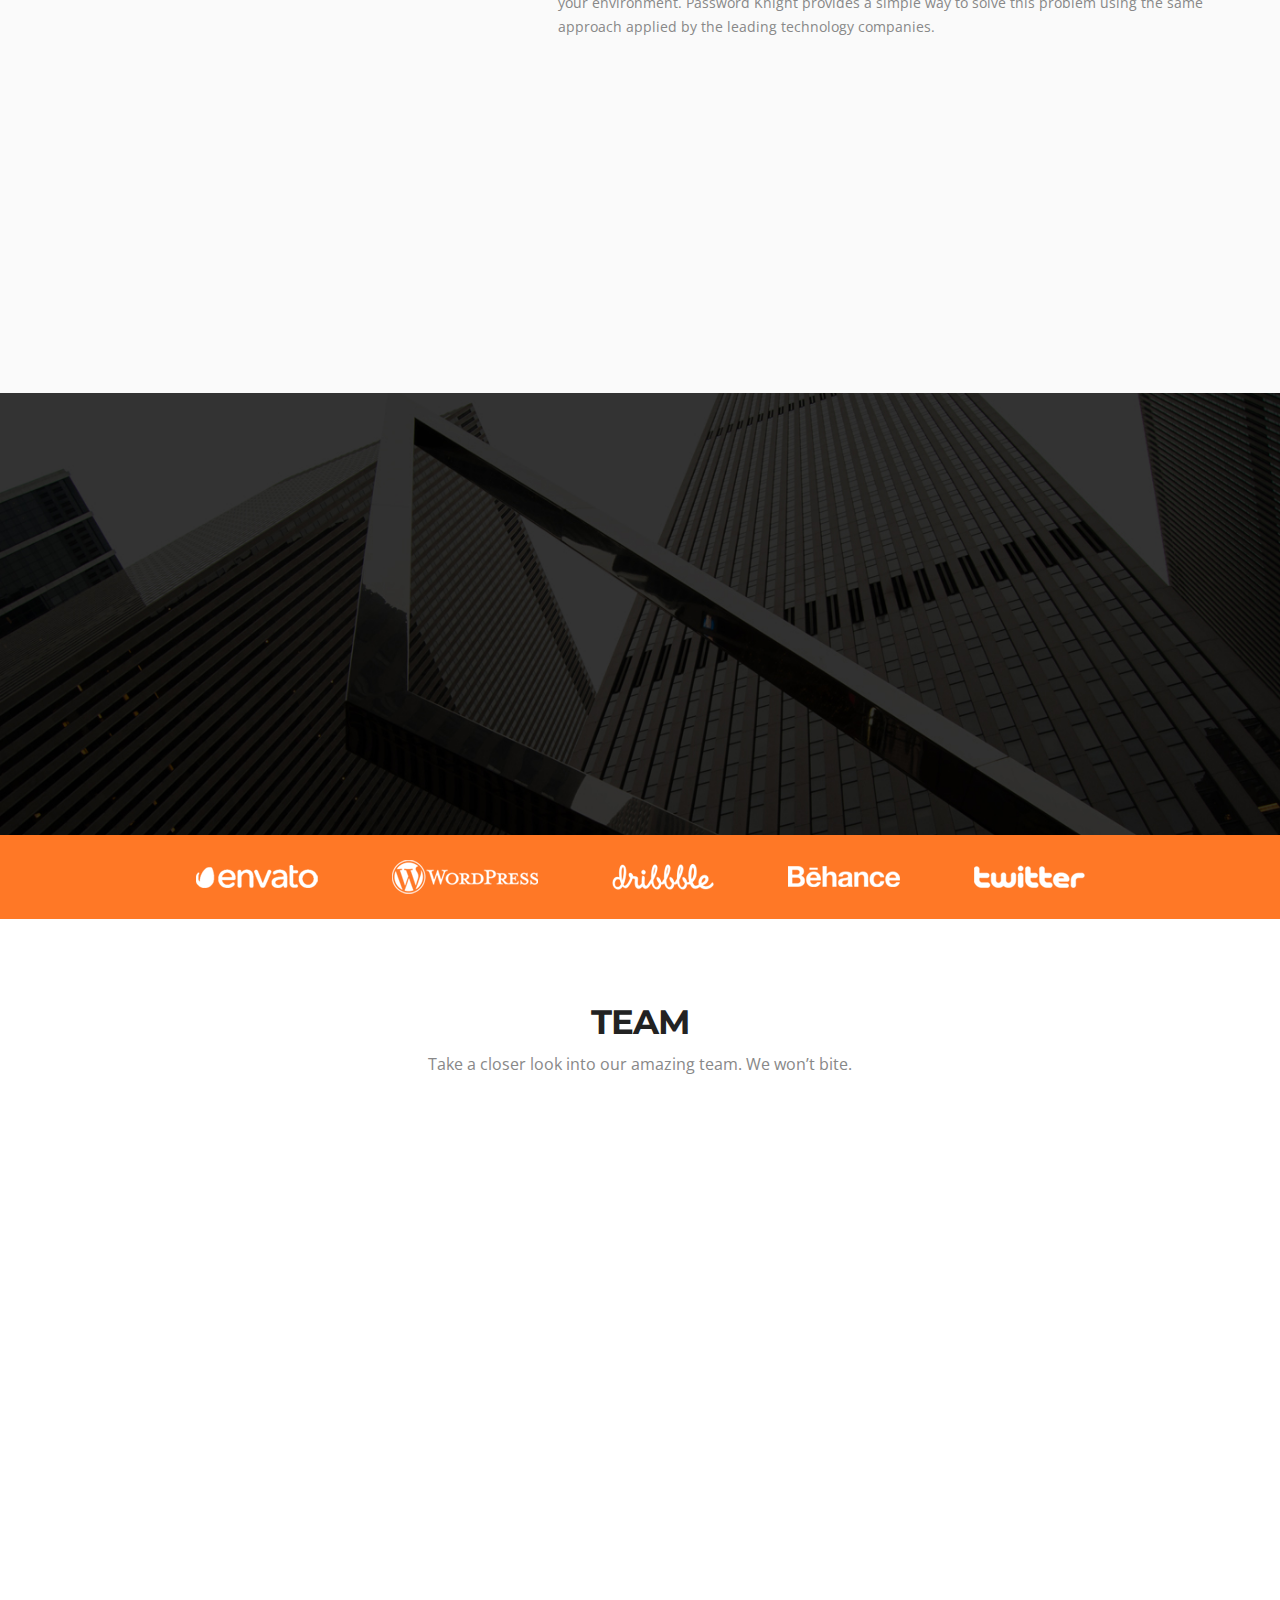
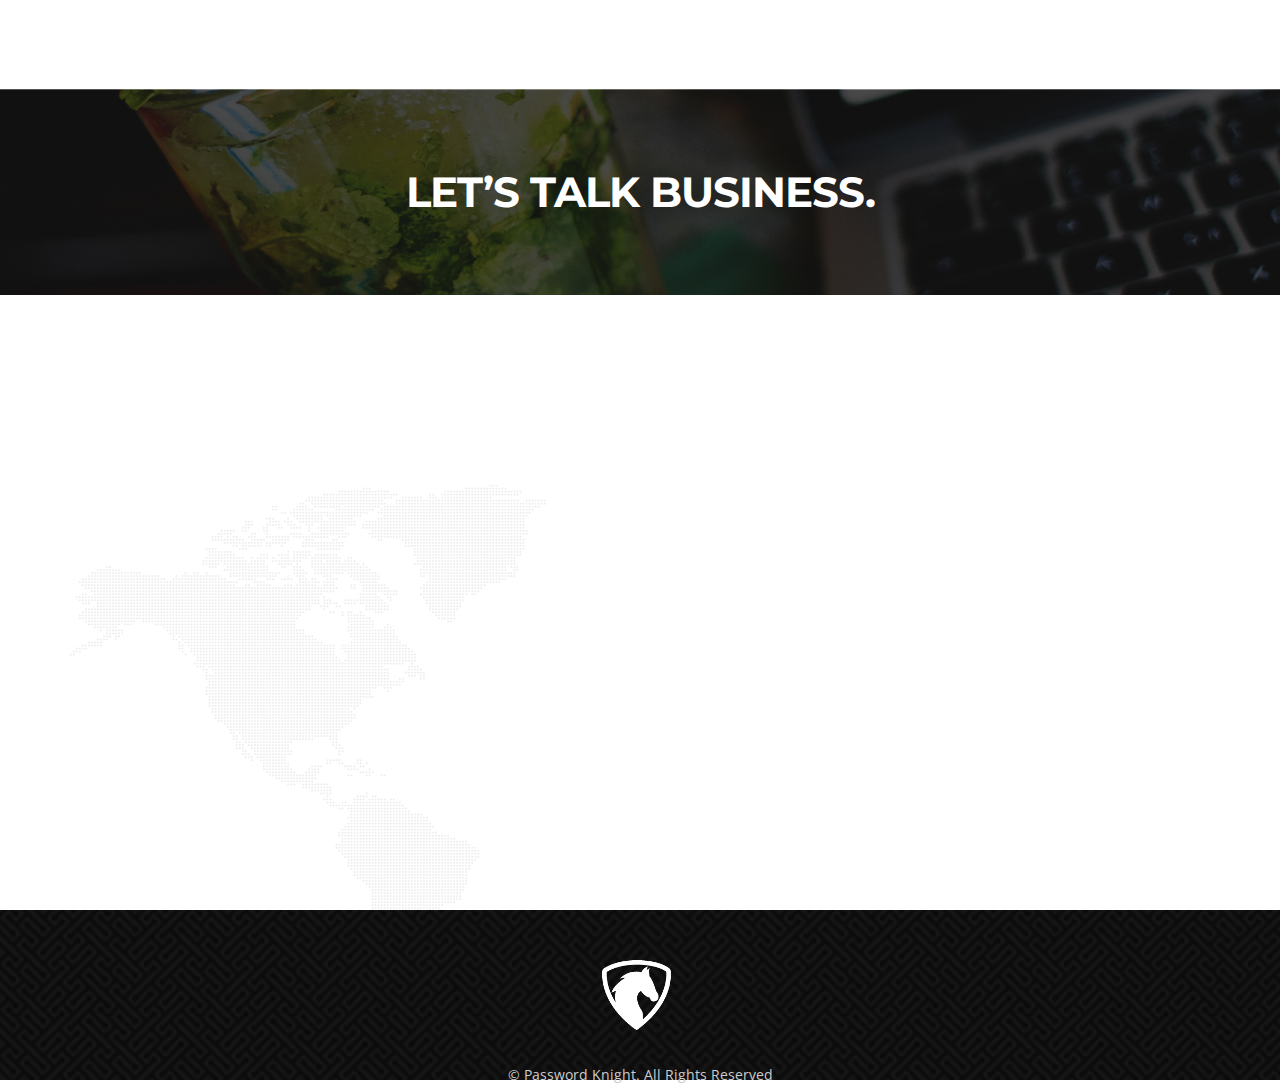
==== commit a5128ce1: "changes to update some styling and headers" ====
--- a/public_html/index.html
+++ b/public_html/index.html
@@ -26,17 +26,21 @@
 	<body>
 		<header class="header" id="header">
 			<!--header-start-->
-			<nav class="main-nav-outer" id="header_nav">
+			<nav class="main-nav-outer" id="test">
 			<!--main-nav-start-->
-				<div class="container">
+				<div class="customContainer">
 					<ul class="main-nav">
 						<li><a href="javascript:void(0)" data-type="domains">Domains</a></li>
 						<li><a href="javascript:void(0)" data-type="passwords">Passwords</a></li>
-						<li><a href="javascript:void(0)" data-type="emails" class="selected-link">Emails</a></li>
-					</ul>
+						<li><a href="javascript:void(0)" data-type="emails" class="selected-link">Emails</a></li><li><a href="#header">Home</a></li>
+						<li><a href="#service">Services</a></li>
+						<li><a href="#attack">Attack</a></li>
+						<!-- <li><a href="#team">Team</a></li> -->
+						<li><a href="#contact">Contact</a></li>
+						<li><a href="http://35.225.234.222:8080/pwm/private/login">Login</a></li>
+				</ul>
 					<a class="res-nav_click" href="#"><i class="fa-bars"></i></a>
 				</div>
-				<a href="http://35.225.234.222:8080/pwm/private/login" role="button" class="link animated fadeInUp delay-1s servicelink" id="login_btn">Login</a>
 			</nav>
 			<div class="container">
 			 <figure class="logo animated fadeInDown delay-07s">
@@ -45,17 +49,18 @@
 				<h1 class="animated fadeInDown delay-07s">Password Knight</h1>
 				<ul class="we-create animated fadeInUp delay-1s">
 					<li>Ensuring you don't authenticate with credentials that have been exposed on the Dark Web</li>
+					<li>Check if you have an account that has been compromised in a data breach</li>
 				</ul>
-				<a class="link animated fadeInUp delay-1s servicelink" href="#service">Get Started</a>
+				<!-- <a class="link animated fadeInUp delay-1s servicelink" href="#service">Get Started</a> -->
 			</div> 
-			<ul class="we-create animated fadeInUp delay-1s">
+			<!-- <ul class="we-create animated fadeInUp delay-1s">
 				<li>Check if you have an account that has been compromised in a data breach</li>
-			</ul>
+			</ul> -->
 			<div id="searchContainer" class="secondaryHeader">
 				<div class="container" id="searchContainer">
 					<form id="searchForm" method="post" novalidate="novalidate">
 						<div class="input-group">
-							<input id="email-search" autocapitalize="off" autocorrect="off" class="form-control" data-val="true" data-val-maxlength="The field Account must be a string or array type with a maximum length of &#39;255&#39;." data-val-maxlength-max="255" data-val-minlength="The field Account must be a string or array type with a minimum length of &#39;3&#39;." data-val-minlength-min="3" maxlength="255" placeholder="email / username" spellcheck="false" type="email" value="" />
+							<input id="email-search" autocapitalize="off" autocorrect="off" class="form-control active" data-val="true" data-val-maxlength="The field Account must be a string or array type with a maximum length of &#39;255&#39;." data-val-maxlength-max="255" data-val-minlength="The field Account must be a string or array type with a minimum length of &#39;3&#39;." data-val-minlength-min="3" maxlength="255" placeholder="email / username" spellcheck="false" type="email" value="" />
 							<input id="password-search" autocapitalize="off" autocorrect="off" class="form-control hide" data-val="true" data-val-maxlength="The field Account must be a string or array type with a maximum length of &#39;255&#39;." data-val-maxlength-max="255" data-val-minlength="The field Account must be a string or array type with a minimum length of &#39;3&#39;." data-val-minlength-min="3" maxlength="255" placeholder="passwords" spellcheck="false" type="password" value="" />
 							<input id="domains-search" autocapitalize="off" autocorrect="off" class="form-control hide" data-val="true" data-val-maxlength="The field Account must be a string or array type with a maximum length of &#39;255&#39;." data-val-maxlength-max="255" data-val-minlength="The field Account must be a string or array type with a minimum length of &#39;3&#39;." data-val-minlength-min="3" maxlength="255" placeholder="domain" spellcheck="false" type="text" value="" />
 							<span class="input-group-btn">
@@ -160,22 +165,6 @@
 				</div>
 			</div>
 		</header>
-		<!--header-end-->
-		<nav class="main-nav-outer" id="test">
-		<!--main-nav-start-->
-			<div class="container">
-				<ul class="main-nav">
-					<li><a href="#header">Home</a></li>
-					<li><a href="#service">Services</a></li>
-					<!-- <li><a href="#Portfolio">Portfolio</a></li> -->
-					<li class="small-logo"><a href="#header"><img src="img/small-logo.png" alt=""></a></li>
-					<li><a href="#attack">Attack</a></li>
-					<!-- <li><a href="#team">Team</a></li> -->
-					<li><a href="#contact">Contact</a></li>
-				</ul>
-				<a class="res-nav_click" href="#"><i class="fa-bars"></i></a>
-			</div>
-		</nav>
 		<!--main-nav-end-->
 		<section class="main-section" id="service">
 			<!--main-section-start-->
--- a/public_html/css/style.css
+++ b/public_html/css/style.css
@@ -98,7 +98,7 @@
 .header{
 	text-align:center;
 	background:url(../img/pw_maze_black_2X.png) left top repeat;
-	padding:280px 0;
+	/*padding:0 0 180px 0;*/
 }
 .logo{
 	width:130px;
@@ -113,10 +113,10 @@
 	color:#fff;
 }
 
-.we-create{
+/*.we-create{
 	padding:0;
 	margin:35px 0 55px;
-}
+}*/
 .wp-pic{
 	margin-bottom:20px;
 }
@@ -1013,4 +1013,14 @@
 #searchContainer .form-control {
 	border-bottom-left-radius: 10px;
     border-top-left-radius: 10px;
+}
+
+.customContainer {
+    padding: 0;
+    margin: 25px 25px;
+}
+
+.we-create {
+    padding: 0;
+     margin: 35px 0 55px;
 }--- a/public_html/css/responsive.css
+++ b/public_html/css/responsive.css
@@ -53,7 +53,7 @@
 	.service-list{ font-size:12px; margin-bottom:20px;}
 	.we-create li{ font-size:13px; padding:0 0 0 8px}
 	.header h1{ font-size:28px;}
-	.header{ padding:60px 0;}
+	.header{ padding:0 0 60px 0;}
 	.main-section{ padding:60px 0 70px;}
 	.main-nav{ display:none; position:absolute; left:0; width:100%; top:68px; margin:0 auto; float: none; background:#fff; z-index: 99; border-top: 1px solid #eee;}
 	.main-nav li{ display:block;}
@@ -95,7 +95,7 @@
 @media only screen and (max-width: 479px) {
 	/****Mobile Portrait 320 ****/
 	.contact-info-box{ margin-left:0px;}
-	.header{ padding:40px;}
+	.header{ padding:0 0 40px 0;}
 	.social-link{ margin-left:0px;}
 	.form{ margin:0}
 	.c-logo-part ul li{ display:block;}
